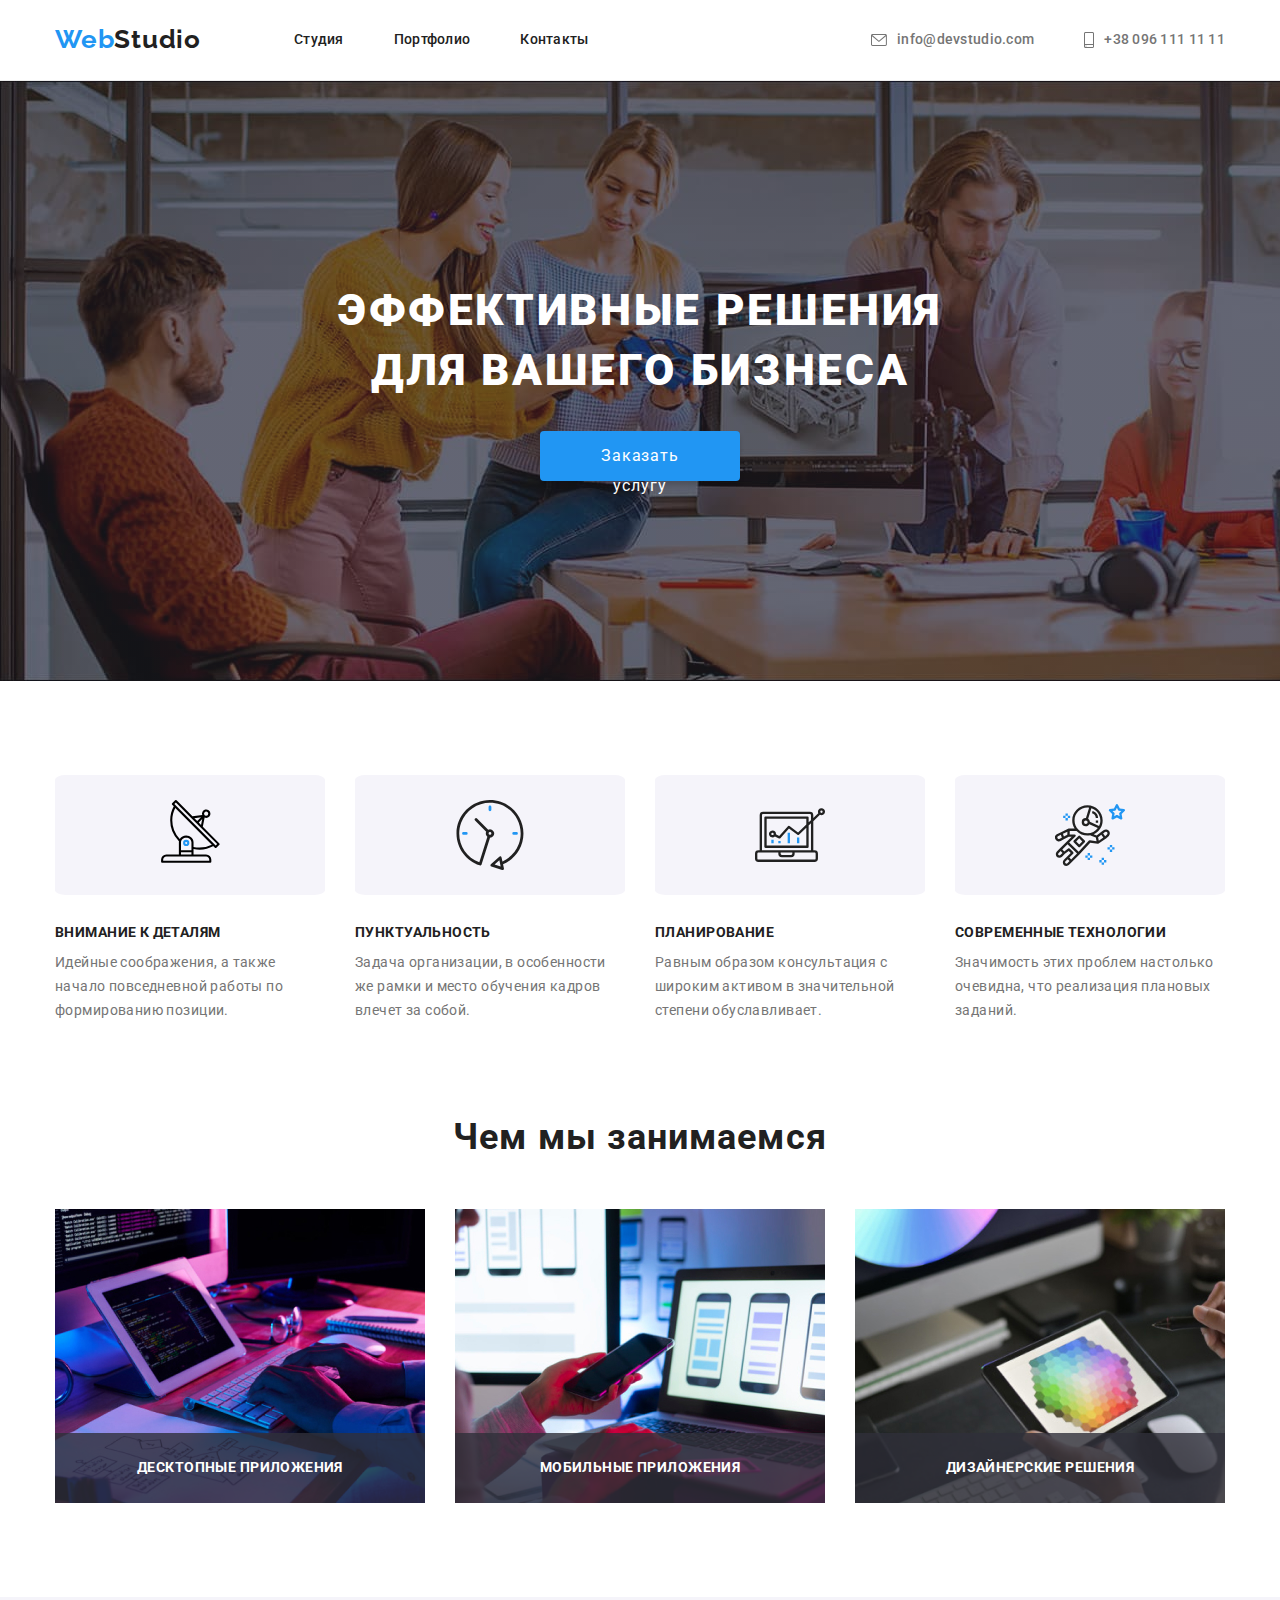
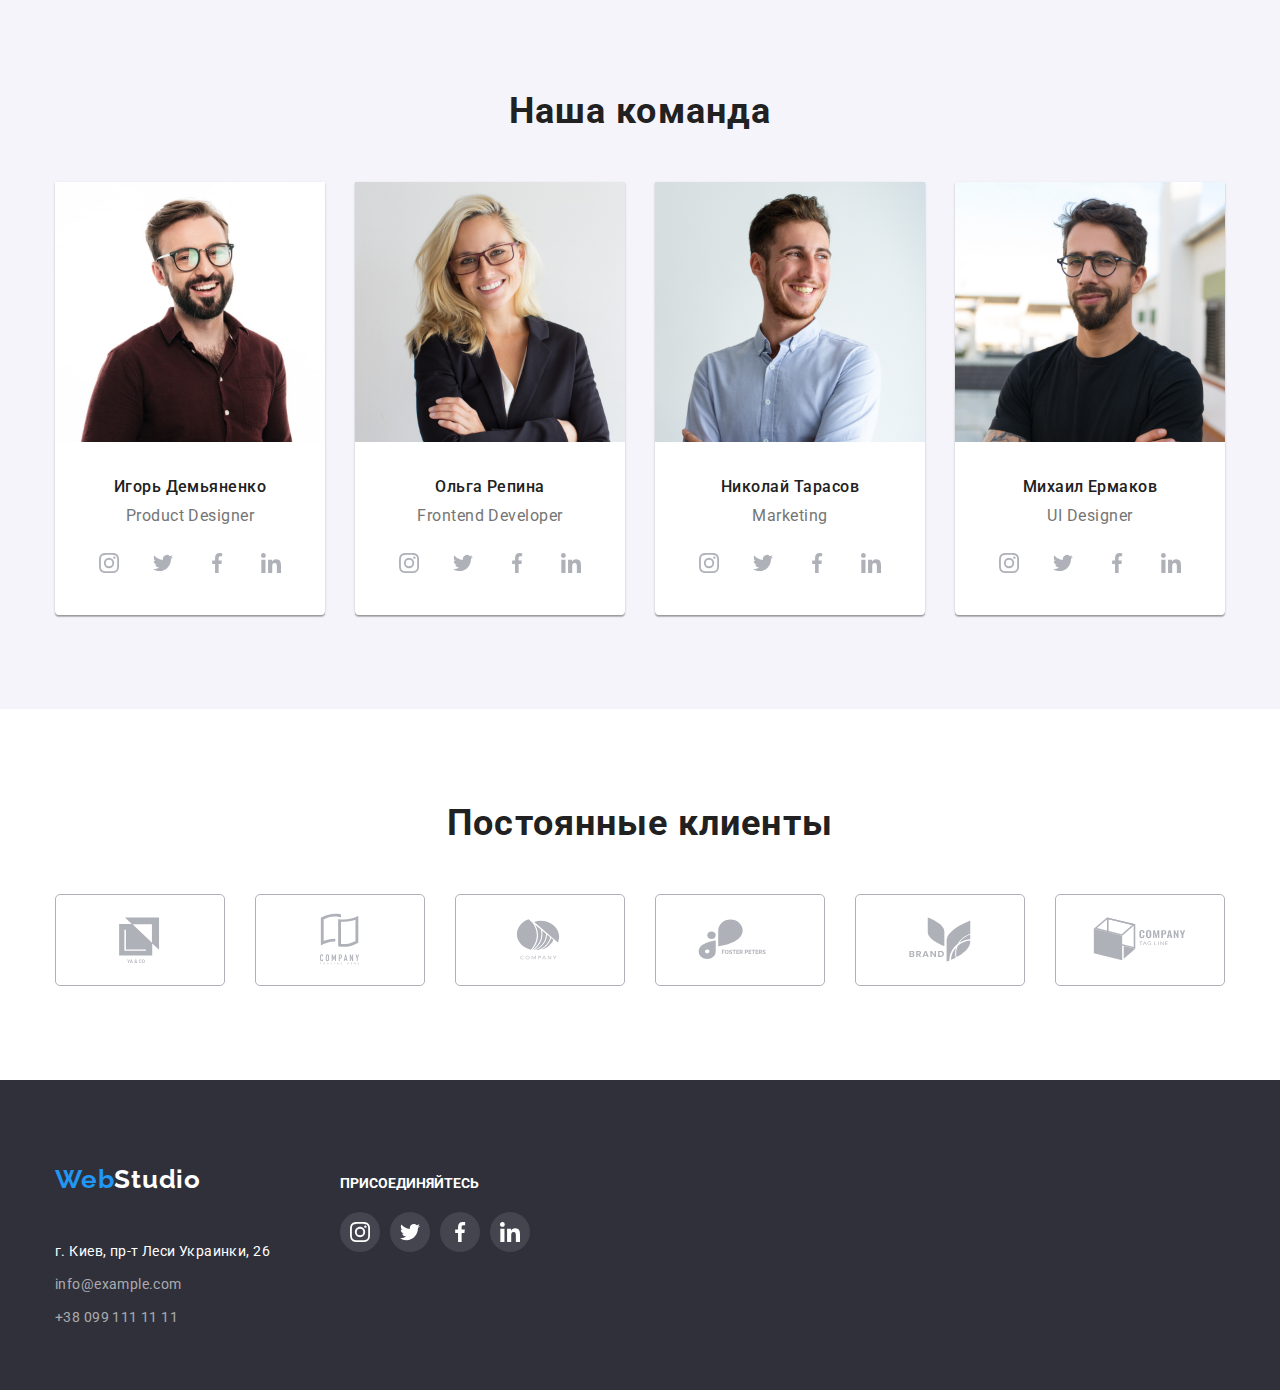
==== index.html @ 013c0dda "добавил ссылку на JS" ====
<!DOCTYPE html>
<html lang="ru">
  <head>
    <meta charset="UTF-8" />
    <meta http-equiv="X-UA-Compatible" content="IE=edge" />
    <meta name="viewport" content="width=device-width, initial-scale=1.0" />
    <title>Studio</title>
    <link
      rel="stylesheet"
      href="https://fonts.googleapis.com/css2?family=Raleway:wght@700&family=Roboto:wght@400;500;700;900&display=swap"
    />
    <link
      rel="stylesheet"
      href="https://cdnjs.cloudflare.com/ajax/libs/modern-normalize/1.1.0/modern-normalize.min.css"
    />
    <link rel="stylesheet" href="./css/styles.css" />
  </head>
  <body>
    <!--Шапка-->
    <header class="header">
      <div class="container header-nav">
        <a class="logo" href="" aria-label="Логотип сайту WebStudio"
          >Web<span class="logo-web">Studio</span></a
        >

        <nav class="nav">
          <ul class="nav-list">
            <li class="nav-item">
              <a class="nav-link" href="./index.html">Студия</a>
            </li>
            <li class="nav-item">
              <a class="nav-link" href="./portfolio.html">Портфолио</a>
            </li>
            <li class="nav-item">
              <a class="nav-link" href="">Контакты</a>
            </li>
          </ul>
        </nav>

        <ul class="header-list">
          <li class="header-item">
            <a class="header-link-mail" href="mailto:info@devstudio.com">
            <svg class="header-icons" width="16" height="12">
              <use href="./images/icon/symbol-defs.svg#icon-envelope"></use>
            </svg>
            info@devstudio.com</a>
          </li>
          <li class="header-item">
            <a class="header-link-tel" href="tel:380961111111">
              <svg class="header-icons" width="10" height="16">
              <use href="./images/icon/symbol-defs.svg#icon-smartphone"></use>
            </svg>
            +38 096 111 11 11</a>
          </li>
        </ul>
      </div>
    </header>

    <!--Список-->
    <main>
      <!--Герой-->
      <section class="hero">
        <h1 class="hero-title">
          Эффективные решения <br />
          для вашего бизнеса
        </h1>
        <button class="hero-button" type="button">Заказать услугу</button>
      </section>

      <!--Особенности-->
      <section class="feature">
        <div class="container">
          <ul class="feature-list">
            <li class="feature-item">
              <div class="feature-link">
                <svg class="feature-icon" width="70" height="70">
                  <use href="./images/icon/symbol-defs.svg#icon-antenna"></use>
                </svg></div>
              <h3 class="feature-title">Внимание к деталям</h3>
              <p class="feature-text">
                Идейные соображения, а также начало повседневной работы по формированию позиции.
              </p>
            </li>
            <li class="feature-item">
              <div class="feature-link">
                <svg class="feature-icon" width="70" height="70">
                  <use href="./images/icon/symbol-defs.svg#icon-clock"></use>
                </svg>
              </div>
              <h3 class="feature-title">Пунктуальность</h3>
              <p class="feature-text">
                Задача организации, в особенности же рамки и место обучения кадров влечет за собой.
              </p>
            </li>
            <li class="feature-item">
              <div class="feature-link">
                <svg class="feature-icon" width="70" height="70">
                  <use href="./images/icon/symbol-defs.svg#icon-diagram"></use>
                </svg>
              </div>
              <h3 class="feature-title">Планирование</h3>
              <p class="feature-text">
                Равным образом консультация с широким активом в значительной степени обуславливает.
              </p>
            </li>
            <li class="feature-item">
              <div class="feature-link">
                <svg class="feature-icon" width="70" height="70">
                  <use href="./images/icon/symbol-defs.svg#icon-astronaut"></use>
                </svg>
              </div>
              <h3 class="feature-title">Современные технологии</h3>
              <p class="feature-text">
                Значимость этих проблем настолько очевидна, что реализация плановых заданий.
              </p>
            </li>
          </ul>
        </div>
      </section>

      <!--Деятельности-->
      <section class="about">
        <div class="container">
          <h2 class="about-title">Чем мы занимаемся</h2>
          <ul class="icon">
            <li class="about-icon">
              <img
                class="about-img"
                src="./images/img1.jpg"
                alt="работающий программист"
                width="370"
                height="294"
              />
              <div class="about-list-caption">
                <p class="paragraph">Десктопные приложения</p>
              </div>
            </li>
            <li class="about-icon">
              <img
                class="about-img"
                src="./images/img2.jpg"
                alt="ноутбук и телефон"
                width="370"
                height="294"
              />
              <div class="about-list-caption">
                <p class="paragraph">Мобильные приложения</p>
              </div>
            </li>
            <li class="about-icon">
              <img
                class="about-img"
                src="./images/img3.jpg"
                alt="картинка на планшете"
                width="370"
                height="294"
              />
              <div class="about-list-caption">
                <p class="paragraph">Дизайнерские решения</p>
              </div>
            </li>
          </ul>
        </div>
      </section>

      <!--Команда-->
      <section class="team">
        <div class="container">
          <h2 class="team-title">Наша команда</h2>
          <ul class="team-list">
            <li class="team-item">
              <img
                class="img-item"
                src="./images/Игорь.jpg"
                alt="Product Designer"
                width="270"
                height="260"
              />
              <div class="team-block">
                <h3 class="team-name">Игорь Демьяненко</h3>
                <p class="team-position" lang="en">Product Designer</p>
                 <ul class="team-icon-list">
                  <li class="team-icon-item">
                    <a class="team-icon-link" href="">
                      <svg class="team-icon-svg">
                        <use href="./images/icon/symbol-defs.svg#icon-instagram"></use>
                      </svg>
                    </a>
                  </li>
                  <li class="team-icon-item">
                    <a class="team-icon-link" href="">
                      <svg class="team-icon-svg">
                        <use href="./images/icon/symbol-defs.svg#icon-twitter"></use>
                      </svg>
                    </a>
                  </li>
                  <li class="team-icon-item">
                    <a class="team-icon-link" href="">
                      <svg class="team-icon-svg">
                        <use href="./images/icon/symbol-defs.svg#icon-facebook"></use>
                      </svg>
                    </a>
                  </li>
                  <li class="team-icon-item">
                    <a class="team-icon-link" href="">
                      <svg class="team-icon-svg">
                        <use href="./images/icon/symbol-defs.svg#icon-linkedin"></use>
                      </svg>
                    </a>
                  </li>
                </ul>
              </div>
            </li>
            <li class="team-item">
              <img
                class="img-item"
                src="./images/Ольга.jpg"
                alt="Frontend Developer"
                width="270"
                height="260"
              />
              <div class="team-block">
                <h3 class="team-name">Ольга Репина</h3>
                <p class="team-position" lang="en">Frontend Developer</p>
                              <ul class="team-icon-list">
                  <li class="team-icon-item">
                    <a class="team-icon-link" href="">
                      <svg class="team-icon-svg">
                        <use href="./images/icon/symbol-defs.svg#icon-instagram"></use>
                      </svg>
                    </a>
                  </li>
                  <li class="team-icon-item">
                    <a class="team-icon-link" href="">
                      <svg class="team-icon-svg">
                        <use href="./images/icon/symbol-defs.svg#icon-twitter"></use>
                      </svg>
                    </a>
                  </li>
                  <li class="team-icon-item">
                    <a class="team-icon-link" href="">
                      <svg class="team-icon-svg">
                        <use href="./images/icon/symbol-defs.svg#icon-facebook"></use>
                      </svg>
                    </a>
                  </li>
                  <li class="team-icon-item">
                    <a class="team-icon-link" href="">
                      <svg class="team-icon-svg">
                        <use href="./images/icon/symbol-defs.svg#icon-linkedin"></use>
                      </svg>
                    </a>
                  </li>
                </ul>
              </div>
            </li>
            <li class="team-item">
              <img
                class="img-item"
                src="./images/Николай.jpg"
                alt="Marketing"
                width="270"
                height="260"
              />
              <div class="team-block">
                <h3 class="team-name">Николай Тарасов</h3>
                <p class="team-position" lang="en">Marketing</p>
                              <ul class="team-icon-list">
                  <li class="team-icon-item">
                    <a class="team-icon-link" href="">
                      <svg class="team-icon-svg">
                        <use href="./images/icon/symbol-defs.svg#icon-instagram"></use>
                      </svg>
                    </a>
                  </li>
                  <li class="team-icon-item">
                    <a class="team-icon-link" href="">
                      <svg class="team-icon-svg">
                        <use href="./images/icon/symbol-defs.svg#icon-twitter"></use>
                      </svg>
                    </a>
                  </li>
                  <li class="team-icon-item">
                    <a class="team-icon-link" href="">
                      <svg class="team-icon-svg">
                        <use href="./images/icon/symbol-defs.svg#icon-facebook"></use>
                      </svg>
                    </a>
                  </li>
                  <li class="team-icon-item">
                    <a class="team-icon-link" href="">
                      <svg class="team-icon-svg">
                        <use href="./images/icon/symbol-defs.svg#icon-linkedin"></use>
                      </svg>
                    </a>
                  </li>
                </ul>
              </div>
            </li>
            <li class="team-item">
              <img
                class="img-item"
                src="./images/Михаил.jpg"
                alt="UI Designer"
                width="270"
                height="260"
              />
              <div class="team-block">
                <h3 class="team-name">Михаил Ермаков</h3>
                <p class="team-position" lang="en">UI Designer</p>
                <ul class="team-icon-list">
                  <li class="team-icon-item">
                    <a class="team-icon-link" href="">
                      <svg class="team-icon-svg">
                        <use href="./images/icon/symbol-defs.svg#icon-instagram"></use>
                      </svg>
                    </a>
                  </li>
                  <li class="team-icon-item">
                    <a class="team-icon-link" href="">
                      <svg class="team-icon-svg">
                        <use href="./images/icon/symbol-defs.svg#icon-twitter"></use>
                      </svg>
                    </a>
                  </li>
                  <li class="team-icon-item">
                    <a class="team-icon-link" href="">
                      <svg class="team-icon-svg">
                        <use href="./images/icon/symbol-defs.svg#icon-facebook"></use>
                      </svg>
                    </a>
                  </li>
                  <li class="team-icon-item">
                    <a class="team-icon-link" href="">
                      <svg class="team-icon-svg">
                        <use href="./images/icon/symbol-defs.svg#icon-linkedin"></use>
                      </svg>
                    </a>
                  </li>
                </ul>
              </div>
            </li>
          </ul>
        </div>
      </section>

      <!--Постоянные клиенты-->
      <section class="clients">
        <div class="container">
          <h2 class="clients-block">Постоянные клиенты</h2>
          <ul class="clients-list">
             <li class="clients-item">
               <a href="" class="clients-link">
                 <svg class="clients-icon" width="106" height="60">
                  <use href="./images/icon/symbol-defs.svg#icon-Logo1"></use>
                </svg>
               </a>
             </li>
            <li class="clients-item">
               <a href="" class="clients-link">
                <svg class="clients-icon" width="106" height="60">
                  <use href="./images/icon/symbol-defs.svg#icon-Logo2"></use>
                </svg>
              </a>
            </li>
            <li class="clients-item">
               <a href="" class="clients-link">
                <svg class="clients-icon" width="106" height="60">
                  <use href="./images/icon/symbol-defs.svg#icon-Logo3"></use>
                </svg>
              </a>
            </li>
            <li class="clients-item">
                 <a href="" class="clients-link">
                  <svg class="clients-icon" width="106" height="60">
                    <use href="./images/icon/symbol-defs.svg#icon-Logo4"></use>
                  </svg>
                </a>
            </li>
            <li class="clients-item">
                 <a href="" class="clients-link">
                  <svg class="clients-icon" width="106" height="60">
                    <use href="./images/icon/symbol-defs.svg#icon-Logo5"></use>
                  </svg>
                 </a>
             </li>
            <li class="clients-item">
                 <a href="" class="clients-link">
                  <svg class="clients-icon" width="106" height="60">
                    <use href="./images/icon/symbol-defs.svg#icon-Logo6"></use>
                  </svg>
                </a>
             </li>
          </ul>
        </div>
      </section>
    </main>

    <!--Подвал-->
    <footer class="footer">
      <div class="container footer-icon">
        <div class="contacts-block">
          <a class="logo" href="" aria-label="Логотип сайту WebStudio"
            >Web<span class="logo-studio">Studio</span>
          </a>

          <address class="address">
            <ul class="footer-list">
              <li class="footer-item">
                <a
                  class="footer-address"
                  href="https://goo.gl/maps/Pvmzu7NSPGujkEMB6"
                  target="_blank"
                  rel="noopener noreferrer"
                  >г. Киев, пр-т Леси Украинки, 26</a
                >
              </li>
              <li class="footer-item">
                <a class="footer-mail" href="mailto:info@example.com">info@example.com</a>
              </li>
              <li class="footer-item">
                <a class="footer-tel" href="tel:380991111111">+38 099 111 11 11</a>
              </li>
            </ul>
          </address>
        </div>
        <div class="networks-block">
      <h2 class="join-title">ПРИСОЕДИНЯЙТЕСЬ</h2>
      <ul class="networks-list">
        <li class="networks-item">
          <a class="networks-link" href="" aria-label="Instagram">
            <svg class="link-icon" width="20px" height="20px">
              <use href="./images/icon/symbol-defs.svg#icon-instagram2"></use>
            </svg>
          </a>
        </li>
        <li class="networks-item">
          <a class="networks-link" href="" aria-label="Twitter">
            <svg class="link-icon" width="20px" height="20px">
              <use href="./images/icon/symbol-defs.svg#icon-twitter2"></use>
            </svg>
          </a>
        </li>
        <li class="networks-item">
          <a class="networks-link" href="" aria-label="Facebook">
            <svg class="link-icon" width="20px" height="20px">
              <use href="./images/icon/symbol-defs.svg#icon-facebook2"></use>
            </svg>
          </a>
        </li>
        <li class="networks-item">
          <a class="networks-link" href="" aria-label="Linkedin">
            <svg class="link-icon" width="20px" height="20px">
              <use href="./images/icon/symbol-defs.svg#icon-linkedin2"></use>
            </svg>
          </a>
        </li>
      </ul>
  </div>
</div>
      </div>
    </footer>
    <script src="./js/modal.js"></script>
  </body>
</html>
---- css/styles.css ----
/* цвет основного текста #212121*/
/*вторичный цвет текста #757575*/
/* цвет фона первичный #FFFFFF */
/* цвет фона вторичный #F5F4FA */
/*акцент цвет #2196F3*/
/* цвет футера и героя #2F303A */

:root {
  --primary-text-color: #212121;
  --accent-color: #2196f3;
  --secondary-color: #757575;
  --fon-color: #ffffff;
  --back-fon-color: #f5f4fa;
  --back-color: #2f303a;
  --icon-color-bg: #44454E;
  --icon-color: #AFB1B8;
  --box-shadow-color: 0px 4px 4px 0px rgba(0, 0, 0, 0.25);
  --box-shadow-sec-color: 0px 1px 3px 0px rgba(0, 0, 0, 0.12),
    0px 1px 1px 0px rgba(0, 0, 0, 0.14),
    0px 2px 1px 0px rgba(0, 0, 0, 0.2);
  --box-shadow-carts: 1px 4px 6px 0px rgba(0, 0, 0, 0.16),
    0px 4px 4px 0px rgba(0, 0, 0, 0.06),
    0px 1px 1px 0px rgba(0, 0, 0, 0.12);
  --lisy-caption: rgba(255, 255, 255, 1);
  --bgk-list-caption: rgba(47, 48, 58, 0.8);
}

body {


  font-family: 'Roboto', sans-serif;
  background: var(--fon-color);
  color: var(--primary-text-color);

}

p,
h1,
h2,
h3,
h4,
h5,
h6 {
  margin-top: 0;
  margin-bottom: 0;
}

ul,
ol {
  padding-left: 0;
  margin: 0;
}

ul {
  list-style: none;
}

button {
  cursor: pointer;
}

/* Studio */

.container {
  width: 1200px;
  padding-left: 15px;
  padding-right: 15px;
  margin: auto auto;
}

/* Логотип в шапке */
.header .logo {
  margin-bottom: 0px;
}

.logo {
  font-family: 'Raleway';
  font-weight: 700;
  font-size: 26px;
  line-height: 31px;
  letter-spacing: 0.03em;
  text-decoration: none;
}

/* Шапка-навигация */

.logo {
  color: #2196f3;
  padding-top: 24px;
  padding-bottom: 25px;
}

.logo-web {
  color: var(--primary-text-color);
}

.header {

  background-color: var(--fon-color);
  border-bottom: 1px solid #ececec;

}

.container.header-nav {
  display: flex;
  align-items: center;
}

.header-logo {
  color: black;
}

.nav {
  margin-left: 93px;
}

.nav-list {
  display: flex;
}

.nav .nav-item+.nav-item {
  margin-left: 50px;
}

.nav-link {
  display: block;
  padding-top: 32px;
  padding-bottom: 32px;
  color: var(--primary-text-color);

  font-weight: 500;
  font-size: 14px;
  line-height: 1.14;
  letter-spacing: 0.02em;
  text-decoration: none;
}

.header-item {
  font-weight: 500;
  font-size: 14px;
  line-height: 1.14;
  letter-spacing: 0.02em;
}

.header-list {
  display: flex;
  margin-left: auto;

}

.header-icons {
  display: inline-block;
  margin-right: 10px;
  fill: var(--secondary-color);
}

.header-list .header-item+.header-item {
  margin-left: 50px;
}

.header-link-mail,
.header-link-tel {
  display: flex;
  align-items: center;
  padding-top: 32px;
  padding-bottom: 32px;
  font-weight: 500;
  font-size: 14px;
  line-height: 1.14;
  letter-spacing: 0.02em;
  text-decoration: none;
  color: var(--secondary-color);
}

.header-link-tel:hover .header-icons,
.header-link-tel:focus .header-icons {
  fill: var(--accent-color);
}

.header-link-mail:hover .header-icons,
.header-link-mail:focus .header-icons {
  fill: var(--accent-color);
}



.nav-link:hover,
.nav-link:focus {
  color: var(--accent-color);
}

.header-link-mail:hover .header-icons,
.header-link-mail:focus .header-icons {
  color: var(--accent-color);
}

.header-link-mail:hover,
.header-link-mail:focus {
  color: var(--accent-color);
}

.header-link-tel:hover,
.header-link-tel:focus {
  color: var(--accent-color);
}

/* Герой */

.hero {
  padding-top: 200px;
  padding-bottom: 200px;
  background-image: linear-gradient(rgba(47, 48, 58, 0.4), rgba(47, 48, 58, 0.4)), url("../images/hero.jpg");
  background-repeat: no-repeat;
  background-color: var(--back-color);
  text-align: center;
  max-width: 1600px;
  height: 600px;
  margin-left: auto;
  margin-right: auto;
}

.hero-title {
  margin-bottom: 30px;
  font-weight: 900;
  font-size: 44px;
  line-height: 1.36;
  letter-spacing: 0.06em;
  text-transform: uppercase;

  color: var(--fon-color);
}

.hero-button {
  width: 200px;
  height: 50px;
  padding: 10px 32px;
  display: inline-block;
  font-family: inherit;
  font-size: 16px;
  line-height: 1.88;
  letter-spacing: 0.06em;
  border: none;
  color: var(--fon-color);
  background-color: var(--accent-color);
  box-shadow: 0px 4px 4px rgba(0, 0, 0, 0.15);
  border-radius: 4px;
}

/* Особенности */

.feature {
  padding-top: 94px;
  padding-bottom: 94px;
  color: var(--primary-text-color);
}

.feature-list {
  display: flex;
  list-style: none;
}

.feature-item {
  width: 270px;
}

.feature-link {
  display: flex;
  width: 270px;
  height: 120px;
  background-color: #F5F4FA;
  border-radius: 4%;
  justify-content: center;
  align-items: center;
  margin-bottom: 30px;
}

.feature-item:not(:last-child) {
  margin-right: 30px;
}

.feature-item .feature-title {
  margin-bottom: 10px;
  font-weight: 700;
  font-size: 14px;
  line-height: 1.14;
  letter-spacing: 0.03em;
  text-transform: uppercase;
}

.feature-text {
  font-size: 14px;
  line-height: 1.71;
  letter-spacing: 0.03em;
  color: var(--secondary-color);
}

/* Деятельности */

.about {
  padding-bottom: 94px;
  font-size: 0px;
}

.about-title {
  margin-bottom: 50px;

  font-weight: 700;
  font-size: 36px;
  line-height: 1.16;
  text-align: center;
  letter-spacing: 0.03em;

  color: var(--primary-text-color);
}

.icon {
  display: flex;
  position: relative;
}

.about-icon {
  position: relative;
  display: inline-block;
  max-width: 370px;
}

.about-icon:not(:last-child) {
  margin-right: 30px;
}

.about-list-caption {
  display: flex;
  position: absolute;
  bottom: 0;
  left: 0;
  justify-content: center;
  align-items: center;
  width: 370px;
  height: 70px;
  background-color: var(--bgk-list-caption);

}

.paragraph {
  color: var(--fon-color);
  font-weight: 700;
  font-size: 14px;
  line-height: 1.14;
  text-align: center;
  letter-spacing: 0.03em;
  text-transform: uppercase;

}

/* Команда */

.team {
  background-color: var(--back-fon-color);
  padding-top: 94px;
  padding-bottom: 94px;
}

.team-title {
  font-weight: 700;
  font-size: 36px;
  line-height: 1.16;
  text-align: center;
  letter-spacing: 0.03em;
  color: var(--primary-text-color);
}

.team-list {
  display: flex;
  margin-top: 50px;
  list-style: none;
}

.team-block {
  padding-top: 30px;
  padding-bottom: 30px;
  padding-left: 32px;
  padding-right: 32px;
}

.team-item:not(:last-child) {
  margin-right: 30px;
}

.team-item {
  background-color: #ffffff;
  box-shadow: 0px 1px 3px rgba(0, 0, 0, 0.12), 0px 1px 1px rgba(0, 0, 0, 0.14), 0px 2px 1px rgba(0, 0, 0, 0.2);
  border-radius: 0px 0px 4px 4px;
}

.team-name {
  margin-bottom: 10px;
  font-weight: 500;
  font-size: 16px;
  line-height: 1.19;
  text-align: center;
  letter-spacing: 0.03em;
}

.team-position {
  font-size: 16px;
  line-height: 1.19;
  text-align: center;
  letter-spacing: 0.03em;
  margin-bottom: 16px;
  color: var(--secondary-color);
}

.team-icon-svg {
  width: 20px;
  height: 20px;
  fill: var(--icon-color);
}

.team-icon-list {
  list-style-type: none;
  display: flex;
  justify-content: space-between;

}

.team-icon-link {
  width: 44px;
  height: 44px;
  display: flex;
  justify-content: center;
  align-items: center;
  border-radius: 50%;
  background-color: var(--fon-color);
  background-repeat: no-repeat;
  background-position: center;
}

.team-icon-link:hover,
.team-icon-link:focus {
  background-color: var(--accent-color);
}

.team-icon-link:hover .team-icon-svg,
.team-icon-link:focus .team-icon-svg {
  fill: var(--fon-color);
}

.team-icon-svg {
  fill: var(--icon-color);
}

/* Постоянные клиенты */

.clients {
  padding: 94px 0px;
}

.clients-block {
  font-size: 36px;
  line-height: 1.16;
  text-align: center;
  letter-spacing: 0.03em;
  margin-bottom: 50px;

  color: #212121;
}

.clients-list {
  display: flex;
  justify-content: space-between;
  list-style-type: none;
}

.clients-link {
  display: flex;
  width: 170px;
  height: 92px;
  border-radius: 5px;
  justify-content: center;
  align-items: center;
  border: 1px solid #AFB1B8;
}

.clients-link {
  padding: 16px 32px;
}

.clients-item:not(:last-child) {
  margin-right: 30px;
}

.clients-link:hover,
.clients-link:focus {
  border: 1px solid var(--accent-color);
  background-color: var(--fon-color);
  fill: var(--accent-color);
}

.clients-icon {
  fill: var(--icon-color)
}

.clients-link:hover .clients-icon,
.clients-link:focus .clients-icon {
  fill: var(--accent-color);
}

/* Подвал */

.footer {
  padding-top: 60px;
  padding-bottom: 60px;
  background-color: var(--back-color);
}

.logo {
  display: block;
  margin-bottom: 20px;
}

.logo-studio {
  color: var(--fon-color);
}

.footer-item:not(:last-child) {
  margin-bottom: 9px;
}

.address {
  font-style: normal;
}

.footer-address {
  font-weight: 400;
  font-size: 14px;
  line-height: 1.71;
  letter-spacing: 0.03em;
  color: var(--fon-color);
  text-decoration: none;
}

.footer-mail,
.footer-tel {
  text-decoration: none;
  font-weight: 400;
  font-size: 14px;
  line-height: 1.71;
  letter-spacing: 0.03em;
  color: rgba(255, 255, 255, 0.6);
}

.footer-icon {
  display: flex;
  align-items: baseline;
}

.networks-block {
  align-items: baseline;
}

.networks-list {
  display: flex;
}

.join-title {
  font-size: 14px;
  line-height: 1.17;
  color: var(--fon-color);
  margin-bottom: 20px;
  padding-bottom: 0px;
}

.contacts-block {
  margin-right: 70px;
}

.networks-link {
  display: flex;
  justify-content: center;
  align-items: center;
  width: 40px;
  height: 40px;
  background-color: var(--icon-color-bg);
  border-radius: 50%;
}

.networks-list .networks-item:not(:first-child) {
  margin-left: 10px;
}

.networks-link:hover,
.networks-link:focus {
  background-color: var(--accent-color);
}

.link-icon {
  fill: var(--fon-color);
}


/* Portfolio */

/* Кнопки фильтра */

.button {
  display: flex;
  list-style: none;
  justify-content: center;
  margin-bottom: 50px;
}

.button-item:not(:last-child) {
  margin-right: 8px;
}

.btn-btn {
  padding-top: 94px;
  padding-bottom: 94px;
}

.button-btn {
  font-family: 'Roboto';
  border: none;
  font-weight: 500;
  font-size: 16px;
  line-height: 1.62;
  text-align: center;
  letter-spacing: 0.03em;
  color: var(--primary-text-color);
  padding: 6px 22px;
  border-radius: 4px;
}

.button-btn:hover,
.button-btn:focus {
  background-color: var(--accent-color);
  color: var(--fon-color);
  box-shadow: var(--box-shadow-color);
}

/* Список проектов */

.project-title {
  margin-bottom: 4px;
  font-weight: 700;
  font-size: 18px;
  line-height: 2;
  letter-spacing: 0.06em;
  color: var(--primary-text-color);
}

.project-text {
  font-size: 16px;
  line-height: 1.88;
  letter-spacing: 0.03em;
  color: #757575;
}

.project-list {
  display: flex;
  flex-wrap: wrap;
}

.block-title {
  border-right: 1px solid #eeeeee;
  border-bottom: 1px solid #eeeeee;
  border-left: 1px solid #eeeeee;
  padding: 20px 24px;
}

.project-container {
  width: calc((100% - 60px) / 3);
  margin-right: 30px;
  text-decoration: none;
}

.project-container:nth-child(-n + 6) {
  margin-bottom: 30px;
}

.project-container:nth-child(3n) {
  margin-right: 0px;
}

.project-link {
  display: block;
  font-style: normal;
  color: var(--secondary-color);
  text-decoration: none;
}

.project-link:hover,
.project-link:focus {
  box-shadow: var(--box-shadow-carts);
}
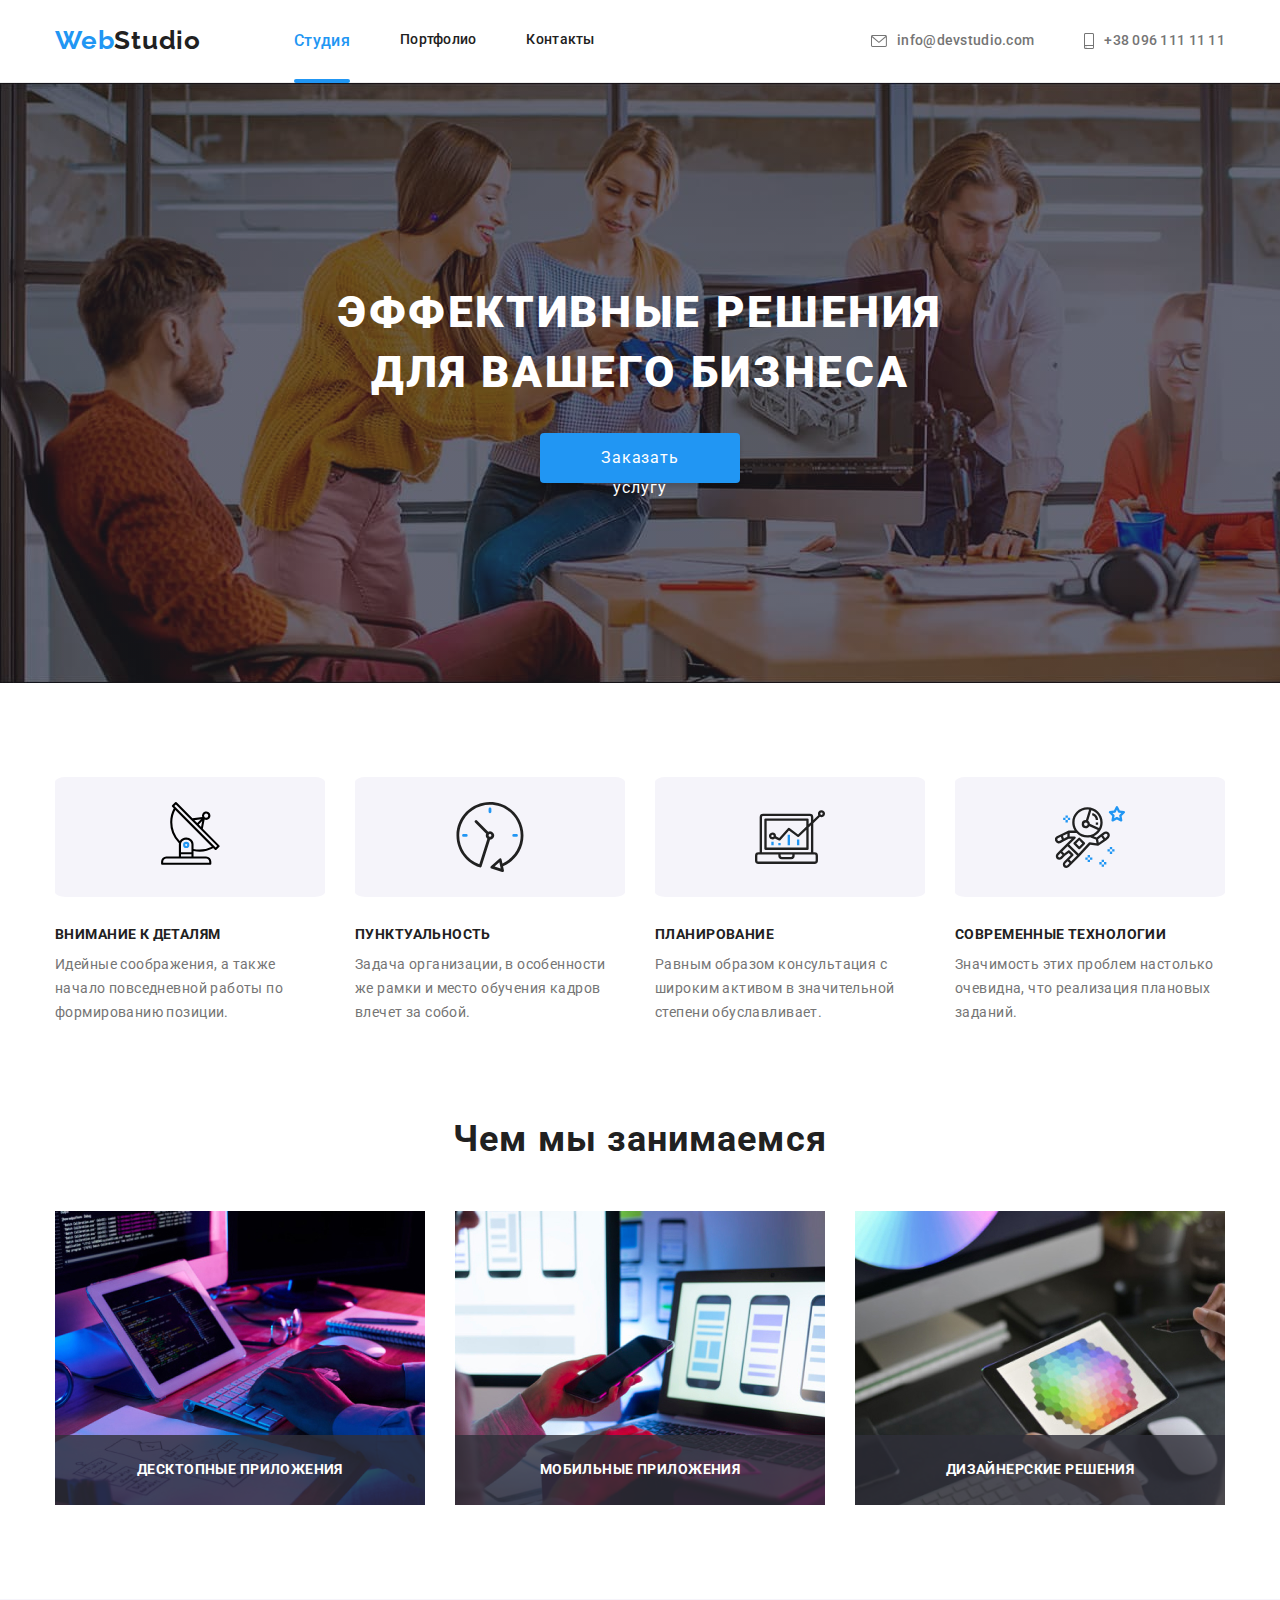
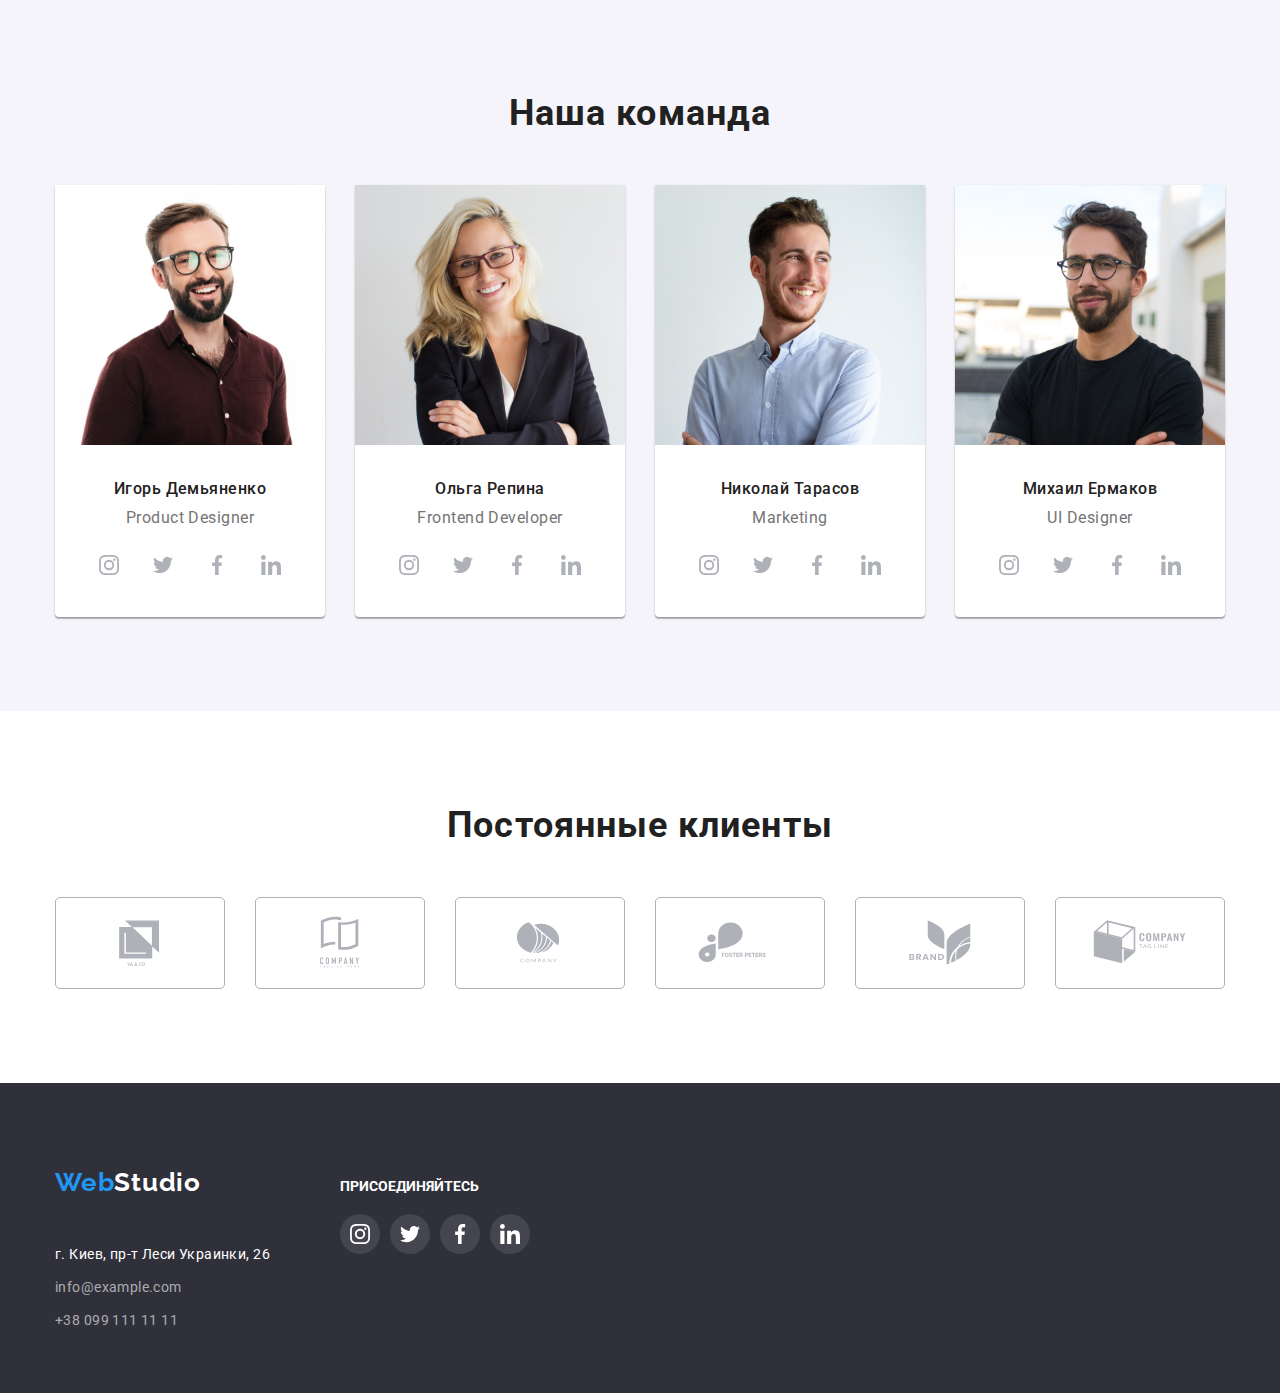
==== commit e7f955df: "добавил нижнее подчеркивание в шапке" ====
--- a/index.html
+++ b/index.html
@@ -26,7 +26,7 @@
         <nav class="nav">
           <ul class="nav-list">
             <li class="nav-item">
-              <a class="nav-link" href="./index.html">Студия</a>
+              <a class="nav-link current link" href="./index.html">Студия</a>
             </li>
             <li class="nav-item">
               <a class="nav-link" href="./portfolio.html">Портфолио</a>
--- a/css/styles.css
+++ b/css/styles.css
@@ -110,6 +110,35 @@
   color: black;
 }
 
+.nav-list .link {
+  position: relative;
+  display: block;
+  padding-top: 32px;
+  padding-bottom: 32px;
+  color: var(--text-color);
+  font-size: var(--p-font-size);
+  font-weight: 500;
+  line-height: 1.14;
+  letter-spacing: 0.02em;
+  transition: color 250ms cubic-bezier(0.4, 0, 0.2, 1);
+}
+
+.current.link {
+  color: var(--accent-color);
+}
+
+.current::after {
+  content: '';
+  position: absolute;
+  bottom: -1px;
+  left: 0;
+  height: 4px;
+  width: 100%;
+  background: var(--accent-color);
+  border-radius: 2px;
+}
+
+
 .nav {
   margin-left: 93px;
 }
@@ -134,6 +163,7 @@
   letter-spacing: 0.02em;
   text-decoration: none;
 }
+
 
 .header-item {
   font-weight: 500;
@@ -614,6 +644,7 @@
 }
 
 .btn-btn {
+  font-size: 0px;
   padding-top: 94px;
   padding-bottom: 94px;
 }
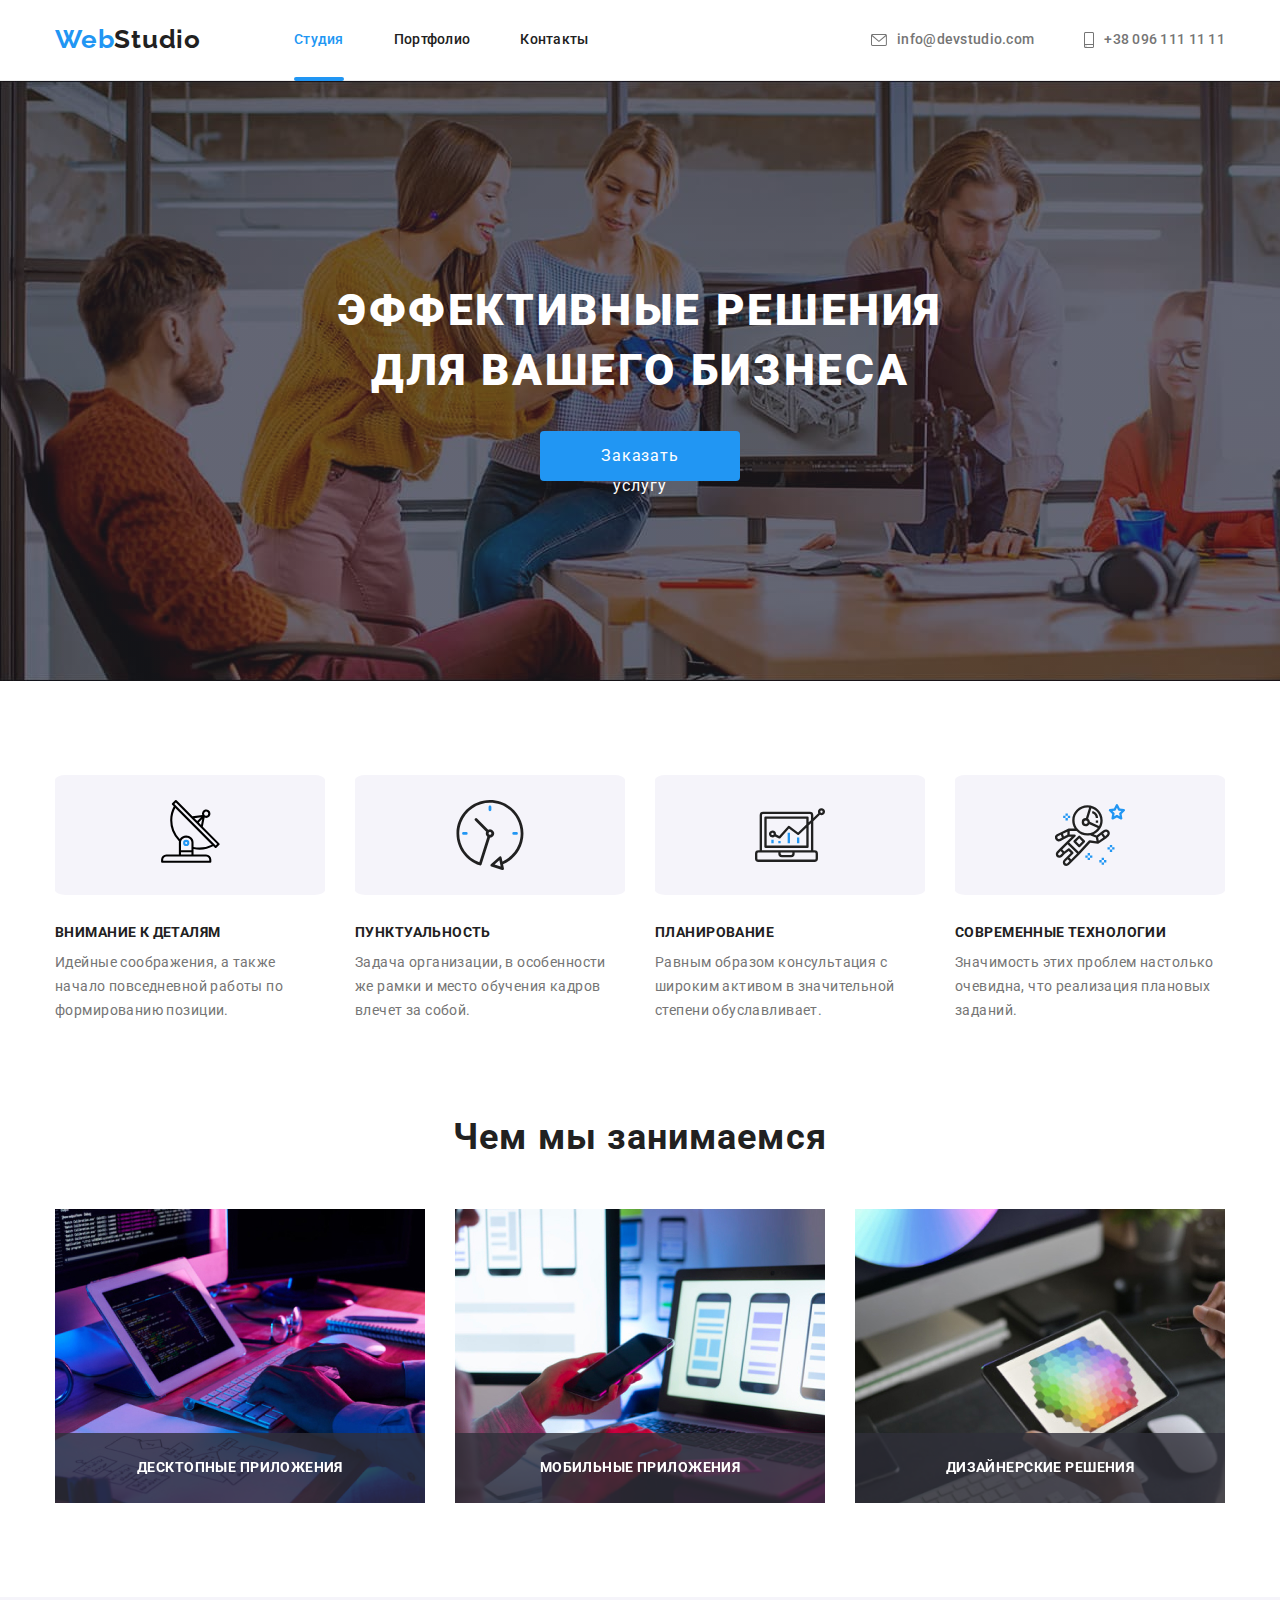
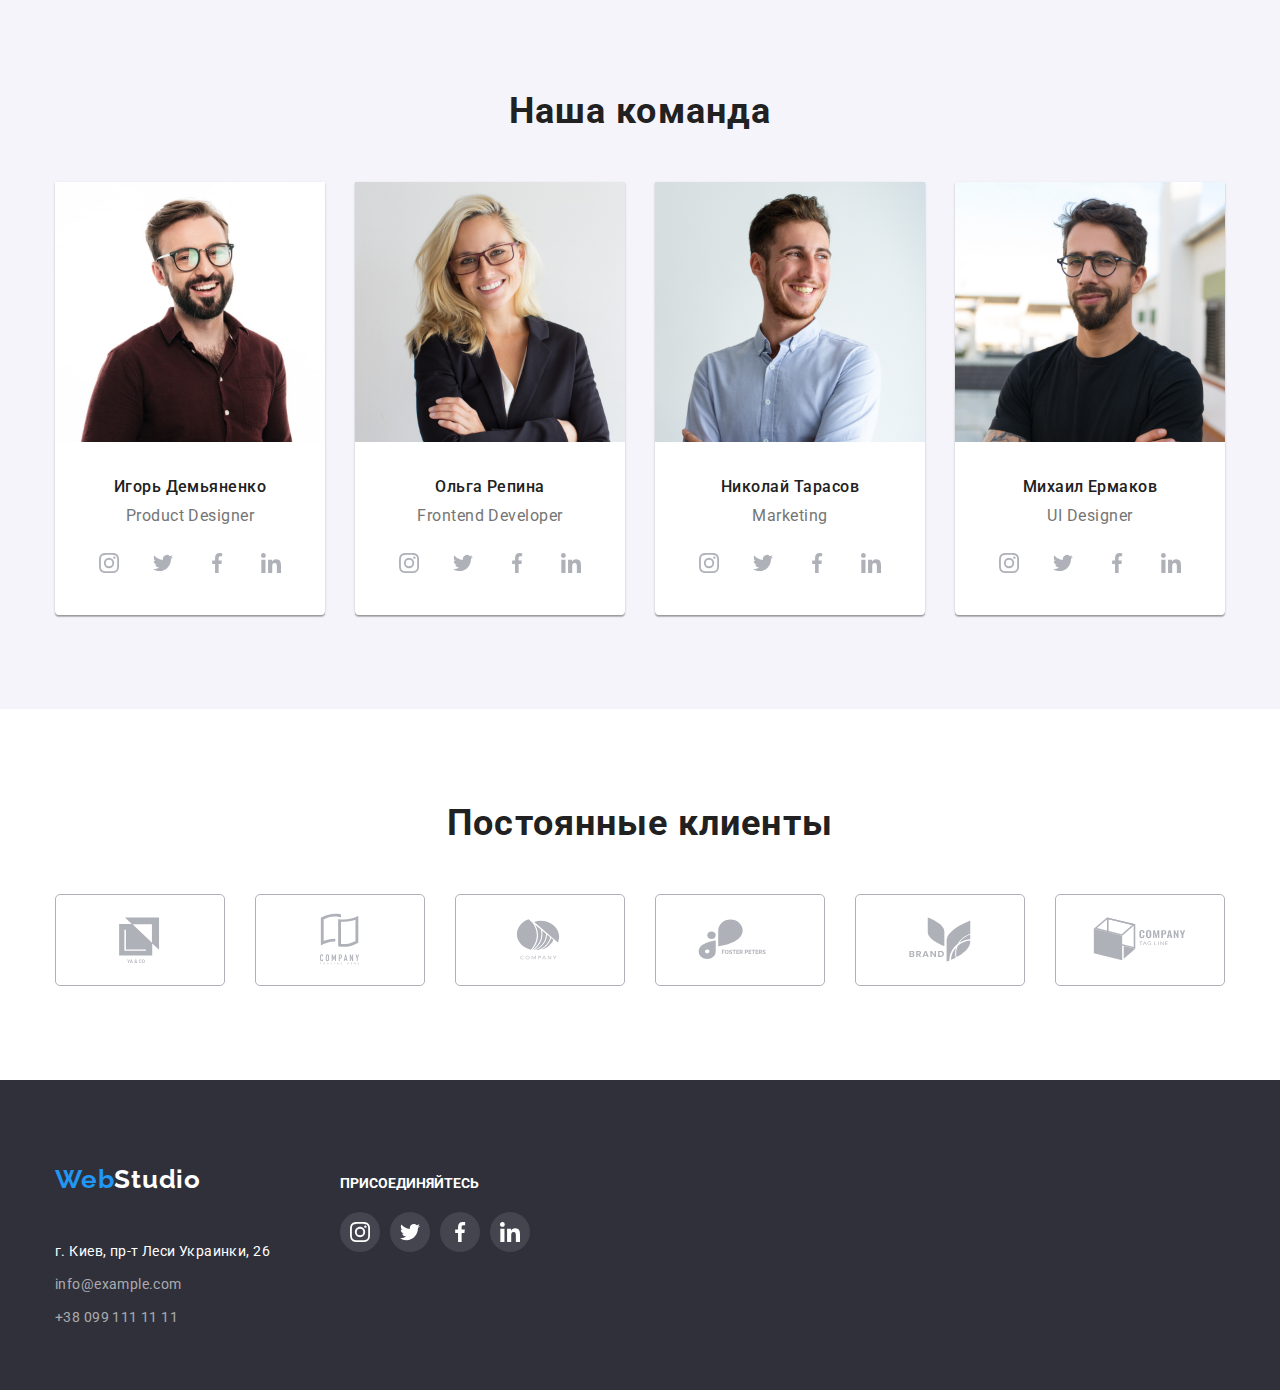
==== commit 2372349a: "123" ====
--- a/index.html
+++ b/index.html
@@ -60,11 +60,24 @@
     <main>
       <!--Герой-->
       <section class="hero">
-        <h1 class="hero-title">
+        <div class="container">
+          <h1 class="hero-title">
           Эффективные решения <br />
           для вашего бизнеса
         </h1>
-        <button class="hero-button" type="button">Заказать услугу</button>
+        <button class="hero-button" type="button" data-modal-open>Заказать услугу</button>
+        </div>
+        <div class="backdrop is-hidden" data-modal>
+          <div class="modal">
+            <p>Lorem ipsum dolor sit amet consectetur adipisicing elit. Ipsam ut eius rerum molestias blanditiis nostrum optio, unde delectus. Consectetur est provident dolor quas impedit doloremque repudiandae unde consequatur laboriosam reiciendis?
+            </p>
+            <button class="modal-close" data-modal-close="">
+              <svg class="btn-close-icon" width="14" height="14">
+                <use href="./images/icon/close.svg#icon-close"></use>
+              </svg>
+            </button>
+          </div>
+        </div>
       </section>
 
       <!--Особенности-->
@@ -460,6 +473,8 @@
 </div>
       </div>
     </footer>
+
     <script src="./js/modal.js"></script>
+
   </body>
 </html>--- a/css/styles.css
+++ b/css/styles.css
@@ -23,6 +23,7 @@
     0px 1px 1px 0px rgba(0, 0, 0, 0.12);
   --lisy-caption: rgba(255, 255, 255, 1);
   --bgk-list-caption: rgba(47, 48, 58, 0.8);
+  --bgk-backdrop: rgba(0, 0, 0, 0.1);
 }
 
 body {
@@ -118,6 +119,7 @@
   color: var(--text-color);
   font-size: var(--p-font-size);
   font-weight: 500;
+  font-size: 14px;
   line-height: 1.14;
   letter-spacing: 0.02em;
   transition: color 250ms cubic-bezier(0.4, 0, 0.2, 1);
@@ -136,6 +138,7 @@
   width: 100%;
   background: var(--accent-color);
   border-radius: 2px;
+
 }
 
 
@@ -272,8 +275,62 @@
   border: none;
   color: var(--fon-color);
   background-color: var(--accent-color);
-  box-shadow: 0px 4px 4px rgba(0, 0, 0, 0.15);
   border-radius: 4px;
+  transition: background-color 250ms cubic-bezier(0.4, 0, 0.2, 1);
+}
+
+
+.backdrop {
+  position: fixed;
+  top: 0;
+  left: 0;
+  width: 100%;
+  height: 100%;
+  background-color: var(--bgk-backdrop);
+  transition: opacity 250ms cubic-bezier(0.4, 0, 0.2, 1);
+}
+
+.backdrop.is-hidden {
+  opacity: 0;
+  pointer-events: none;
+}
+
+.modal {
+  position: absolute;
+  top: 50%;
+  left: 50%;
+  transform: translate(-50%, -50%) scale(1);
+
+  width: 528px;
+  height: 581px;
+  background-color: var(--fon-color);
+  padding: 40px;
+
+  transition: transform 250ms cubic-bezier(0.4, 0, 0.2, 1);
+}
+
+.modal-close {
+  position: absolute;
+  top: 8px;
+  right: 8px;
+  display: flex;
+  justify-content: center;
+  align-items: center;
+  width: 30px;
+  height: 30px;
+
+  border-radius: 50%;
+  background-color: #fff;
+
+  border: 1px solid rgba(0, 0, 0, 0.1);
+
+  transition: border 250ms cubic-bezier(0.4, 0, 0.2, 1);
+  cursor: pointer;
+
+}
+
+.modal-close:hover {
+  border: 1px solid rgba(0, 0, 0, 0.4);
 }
 
 /* Особенности */
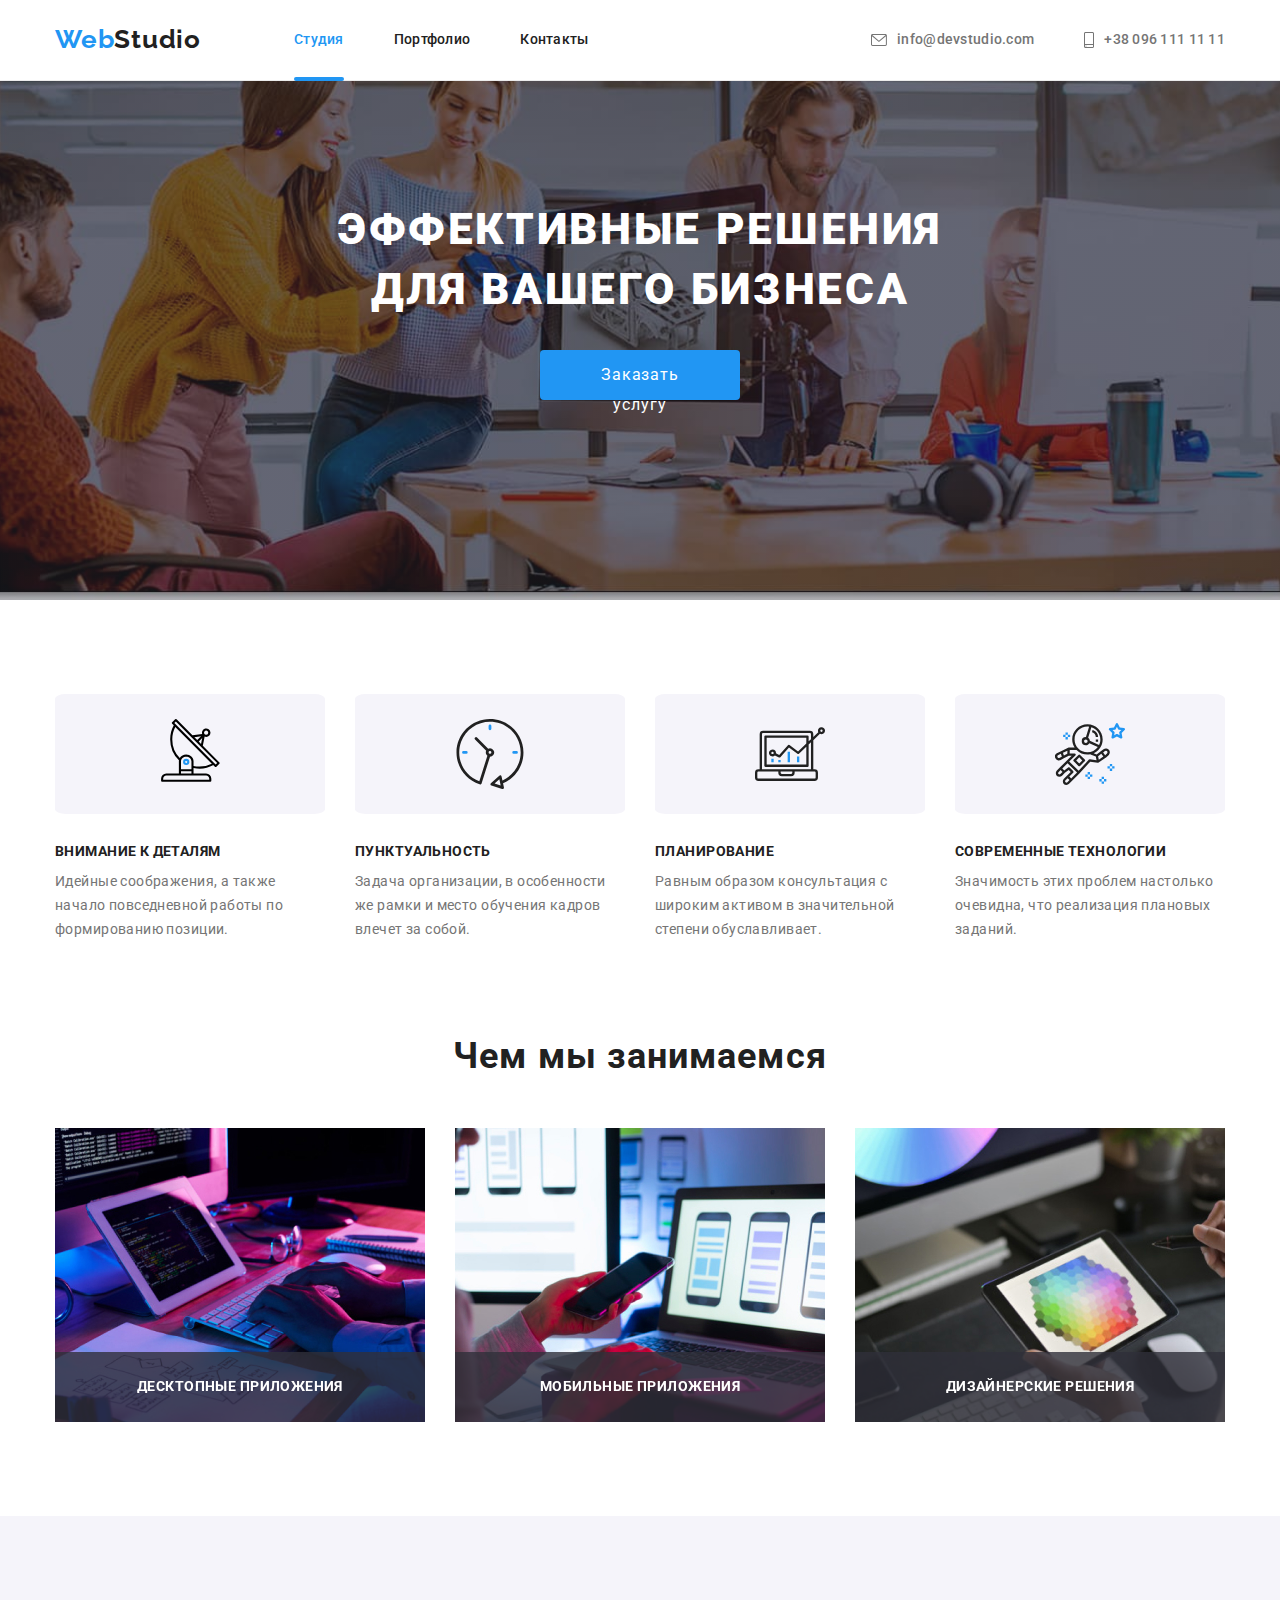
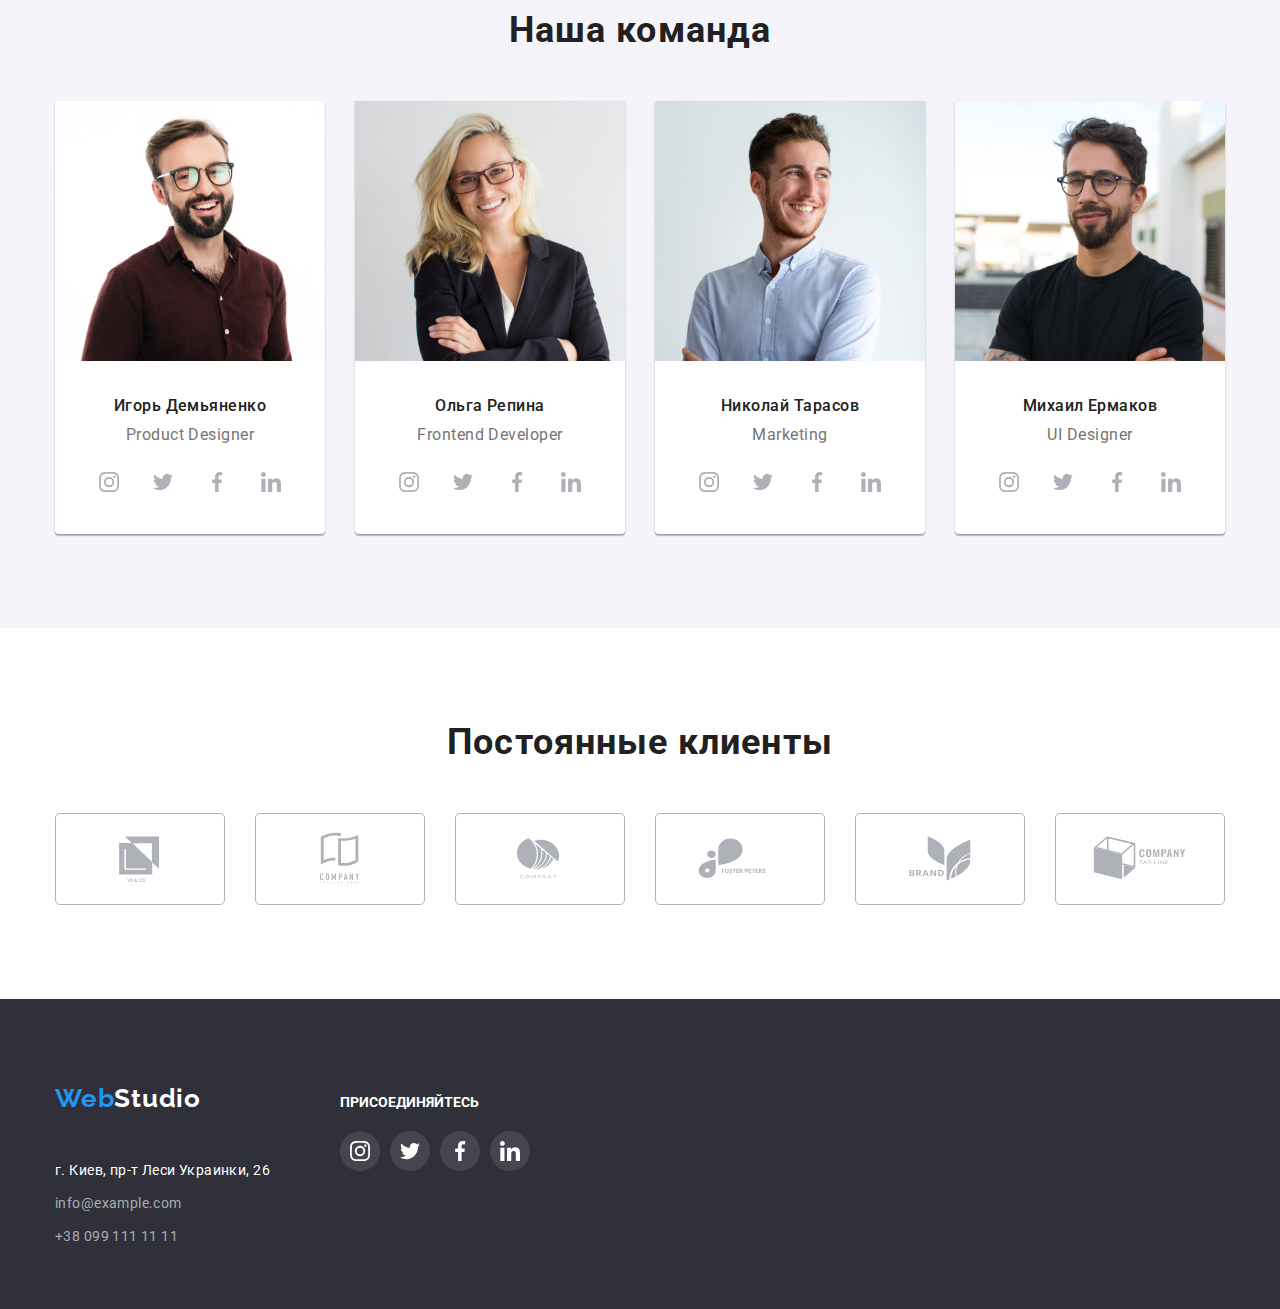
==== commit a5af4f58: "зафиксировал шапку" ====
--- a/index.html
+++ b/index.html
@@ -72,8 +72,8 @@
             <p>Lorem ipsum dolor sit amet consectetur adipisicing elit. Ipsam ut eius rerum molestias blanditiis nostrum optio, unde delectus. Consectetur est provident dolor quas impedit doloremque repudiandae unde consequatur laboriosam reiciendis?
             </p>
             <button class="modal-close" data-modal-close="">
-              <svg class="btn-close-icon" width="14" height="14">
-                <use href="./images/icon/close.svg#icon-close"></use>
+              <svg class="btn-close-icon" width="18" height="18">
+                <use href="./images/icon/symbol-defs.svg#icon-close"></use>
               </svg>
             </button>
           </div>
@@ -137,6 +137,7 @@
           <h2 class="about-title">Чем мы занимаемся</h2>
           <ul class="icon">
             <li class="about-icon">
+              
               <img
                 class="about-img"
                 src="./images/img1.jpg"
--- a/css/styles.css
+++ b/css/styles.css
@@ -96,6 +96,11 @@
 }
 
 .header {
+  position: fixed;
+  top: 0;
+  width: 100vw;
+
+  z-index: 10;
 
   background-color: var(--fon-color);
   border-bottom: 1px solid #ececec;
@@ -250,7 +255,10 @@
   height: 600px;
   margin-left: auto;
   margin-right: auto;
-}
+  background-size: cover;
+  background-position: center;
+}
+
 
 .hero-title {
   margin-bottom: 30px;
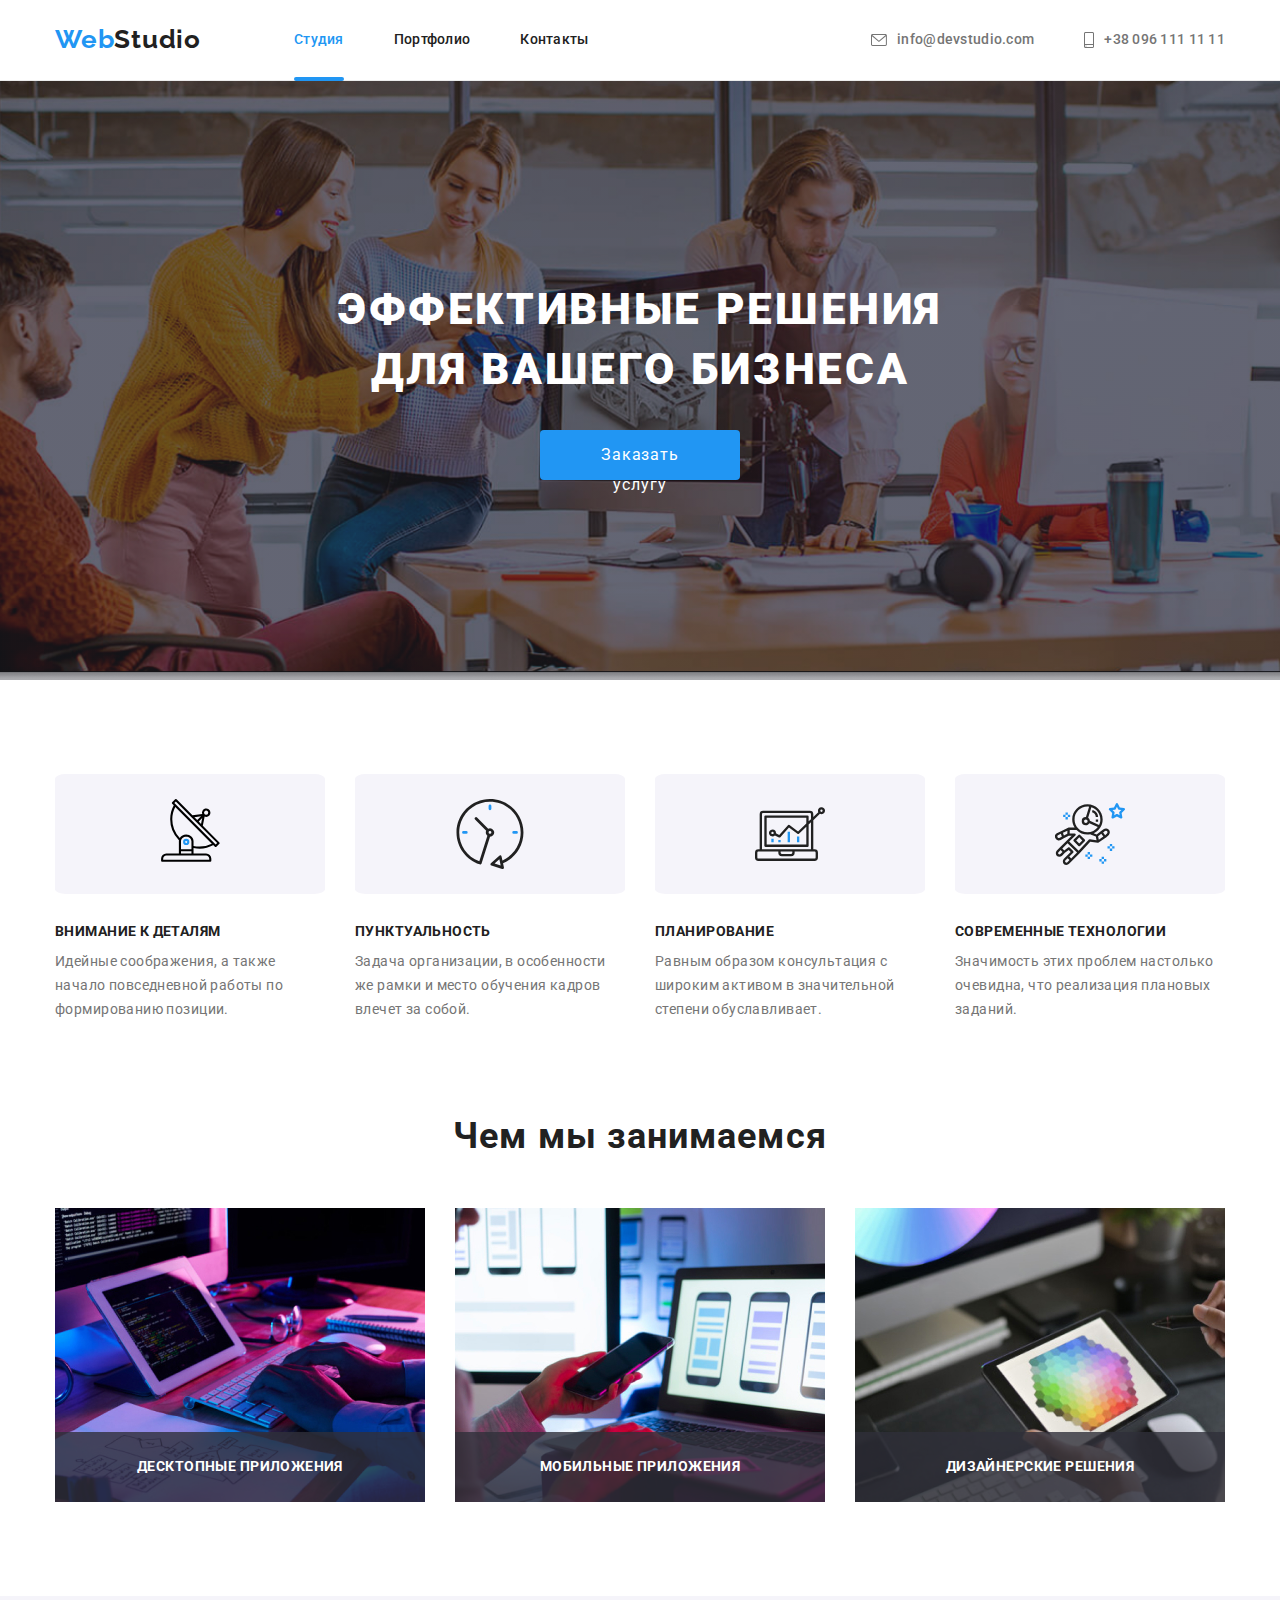
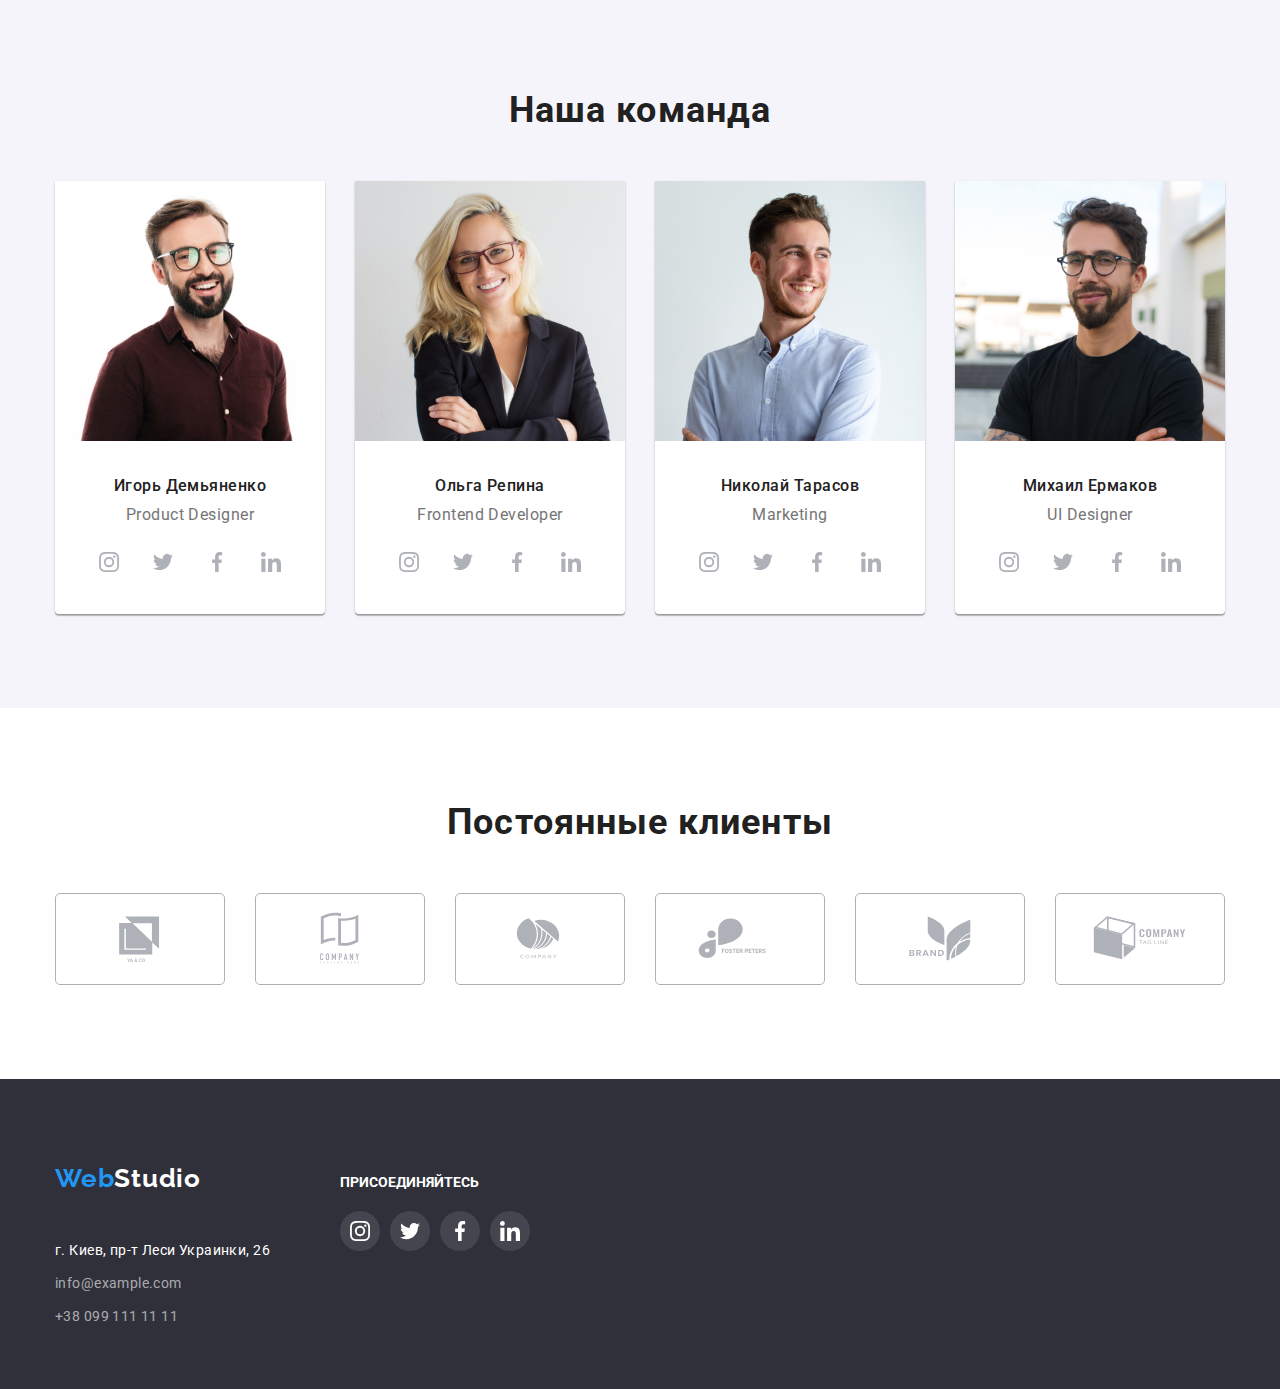
==== commit d3fcc52c: "123" ====
--- a/index.html
+++ b/index.html
@@ -72,7 +72,7 @@
             <p>Lorem ipsum dolor sit amet consectetur adipisicing elit. Ipsam ut eius rerum molestias blanditiis nostrum optio, unde delectus. Consectetur est provident dolor quas impedit doloremque repudiandae unde consequatur laboriosam reiciendis?
             </p>
             <button class="modal-close" data-modal-close="">
-              <svg class="btn-close-icon" width="18" height="18">
+              <svg width="18" height="18">
                 <use href="./images/icon/symbol-defs.svg#icon-close"></use>
               </svg>
             </button>
@@ -137,7 +137,7 @@
           <h2 class="about-title">Чем мы занимаемся</h2>
           <ul class="icon">
             <li class="about-icon">
-              
+
               <img
                 class="about-img"
                 src="./images/img1.jpg"
--- a/css/styles.css
+++ b/css/styles.css
@@ -27,7 +27,7 @@
 }
 
 body {
-
+  padding-top: 80px;
 
   font-family: 'Roboto', sans-serif;
   background: var(--fon-color);
@@ -289,6 +289,7 @@
 
 
 .backdrop {
+  z-index: 10;
   position: fixed;
   top: 0;
   left: 0;
@@ -326,6 +327,7 @@
   align-items: center;
   width: 30px;
   height: 30px;
+  padding: 0;
 
   border-radius: 50%;
   background-color: #fff;
@@ -340,6 +342,7 @@
 .modal-close:hover {
   border: 1px solid rgba(0, 0, 0, 0.4);
 }
+
 
 /* Особенности */
 
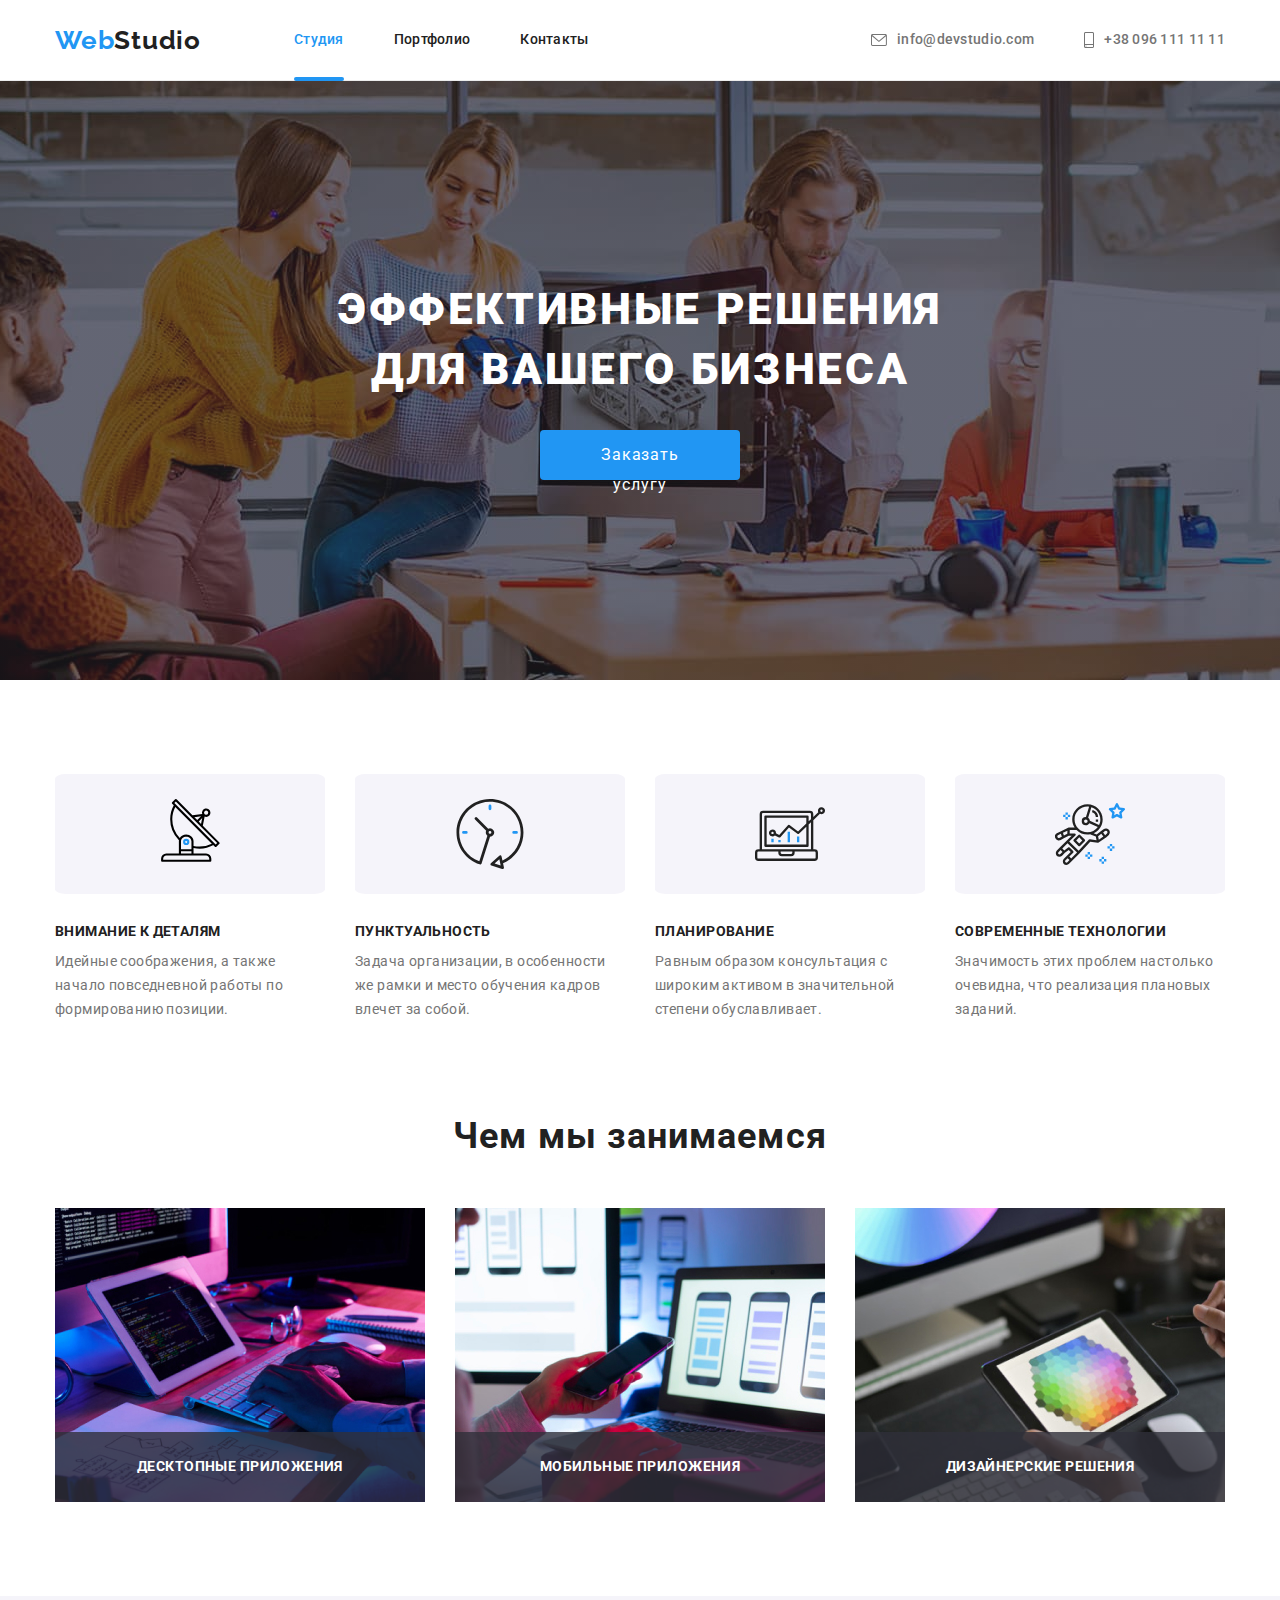
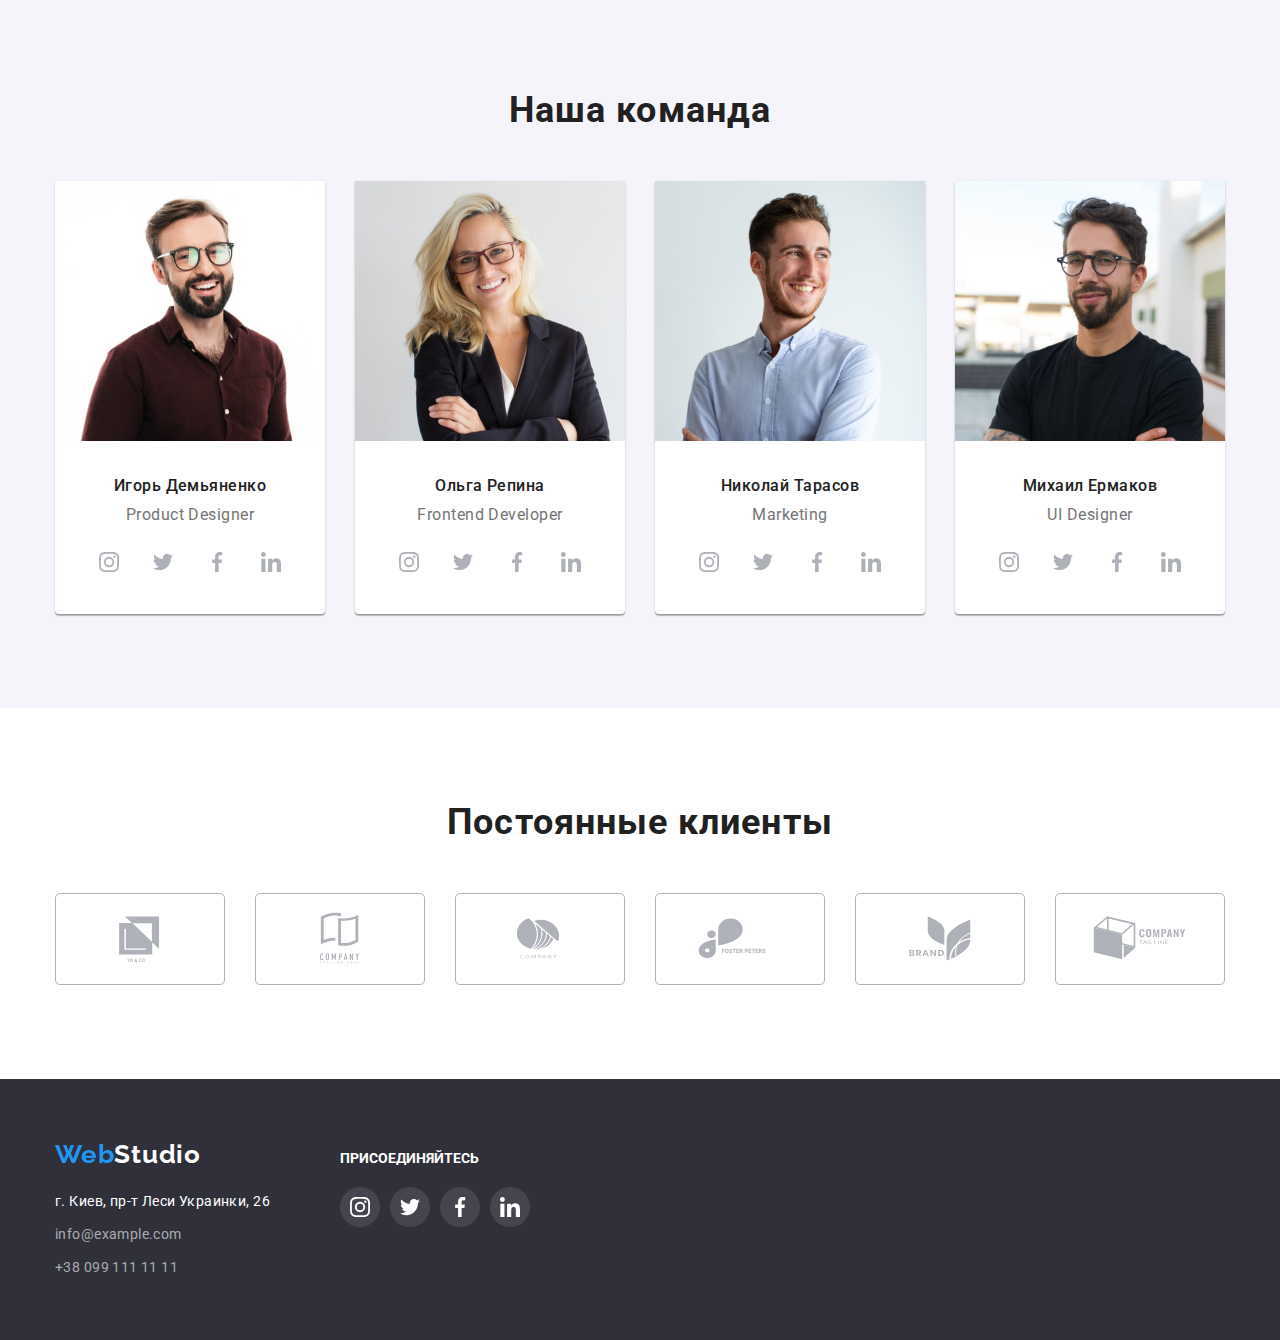
==== commit 799d4770: "Update index.html" ====
--- a/index.html
+++ b/index.html
@@ -69,7 +69,7 @@
         </div>
         <div class="backdrop is-hidden" data-modal>
           <div class="modal">
-            <p>Lorem ipsum dolor sit amet consectetur adipisicing elit. Ipsam ut eius rerum molestias blanditiis nostrum optio, unde delectus. Consectetur est provident dolor quas impedit doloremque repudiandae unde consequatur laboriosam reiciendis?
+            <p>Lorem ipsum dolor sit amet consectetur adipisicing elit. Aut ea iusto modi minus dolorum magnam vero. Debitis, cupiditate. Numquam laudantium corrupti voluptatibus consequatur consequuntur doloribus at officiis magni similique perferendis rerum consectetur et ipsam delectus explicabo ipsa quos nulla, nihil, maxime totam deserunt veritatis. Velit dolor voluptate recusandae inventore atque nobis vero aut ducimus reiciendis, praesentium quia minima, cupiditate reprehenderit ullam ad molestiae maxime earum suscipit magnam quas adipisci perspiciatis. Laborum aliquid reiciendis reprehenderit iure id? Assumenda aspernatur eum, obcaecati accusantium delectus culpa magnam facere dolor maiores, doloremque adipisci non tempore iste. Voluptates reiciendis ea dicta voluptatibus magnam eum recusandae.
             </p>
             <button class="modal-close" data-modal-close="">
               <svg width="18" height="18">
--- a/css/styles.css
+++ b/css/styles.css
@@ -87,8 +87,7 @@
 
 .logo {
   color: #2196f3;
-  padding-top: 24px;
-  padding-bottom: 25px;
+
 }
 
 .logo-web {
@@ -170,6 +169,8 @@
   line-height: 1.14;
   letter-spacing: 0.02em;
   text-decoration: none;
+
+  transition: color 250ms cubic-bezier(0.4, 0, 0.2, 1);
 }
 
 
@@ -208,6 +209,7 @@
   letter-spacing: 0.02em;
   text-decoration: none;
   color: var(--secondary-color);
+  transition: color 250ms cubic-bezier(0.4, 0, 0.2, 1);
 }
 
 .header-link-tel:hover .header-icons,
@@ -287,6 +289,11 @@
   transition: background-color 250ms cubic-bezier(0.4, 0, 0.2, 1);
 }
 
+.hero-button:hover,
+.hero-button:focus {
+  background-color: #188CE8;
+}
+
 
 .backdrop {
   z-index: 10;
@@ -531,6 +538,7 @@
   background-color: var(--fon-color);
   background-repeat: no-repeat;
   background-position: center;
+  transition: background-color 250ms cubic-bezier(0.4, 0, 0.2, 1), border-radius 250ms cubic-bezier(0.4, 0, 0.2, 1);
 }
 
 .team-icon-link:hover,
@@ -573,14 +581,18 @@
   display: flex;
   width: 170px;
   height: 92px;
+  padding: 16px 32px;
   border-radius: 5px;
   justify-content: center;
   align-items: center;
   border: 1px solid #AFB1B8;
-}
-
-.clients-link {
-  padding: 16px 32px;
+  transition: border 250ms cubic-bezier(0.4, 0, 0.2, 1);
+
+}
+
+.clients-icon {
+  fill: var(--icon-color);
+  transition: fill 250ms cubic-bezier(0.4, 0, 0.2, 1);
 }
 
 .clients-item:not(:last-child) {
@@ -594,9 +606,6 @@
   fill: var(--accent-color);
 }
 
-.clients-icon {
-  fill: var(--icon-color)
-}
 
 .clients-link:hover .clients-icon,
 .clients-link:focus .clients-icon {
@@ -680,6 +689,7 @@
   height: 40px;
   background-color: var(--icon-color-bg);
   border-radius: 50%;
+  transition: background-color 250ms cubic-bezier(0.4, 0, 0.2, 1), border-radius 250ms cubic-bezier(0.4, 0, 0.2, 1);
 }
 
 .networks-list .networks-item:not(:first-child) {
@@ -735,6 +745,7 @@
   background-color: var(--accent-color);
   color: var(--fon-color);
   box-shadow: var(--box-shadow-color);
+  transition: background-color 250ms cubic-bezier(0.4, 0, 0.2, 1), color 250ms cubic-bezier(0.4, 0, 0.2, 1);
 }
 
 /* Список проектов */
@@ -786,9 +797,11 @@
   font-style: normal;
   color: var(--secondary-color);
   text-decoration: none;
+  transition: color 250ms cubic-bezier(0.4, 0, 0.2, 1);
 }
 
 .project-link:hover,
 .project-link:focus {
   box-shadow: var(--box-shadow-carts);
+  transition: box-shadow 250ms cubic-bezier(0.4, 0, 0.2, 1);
 }